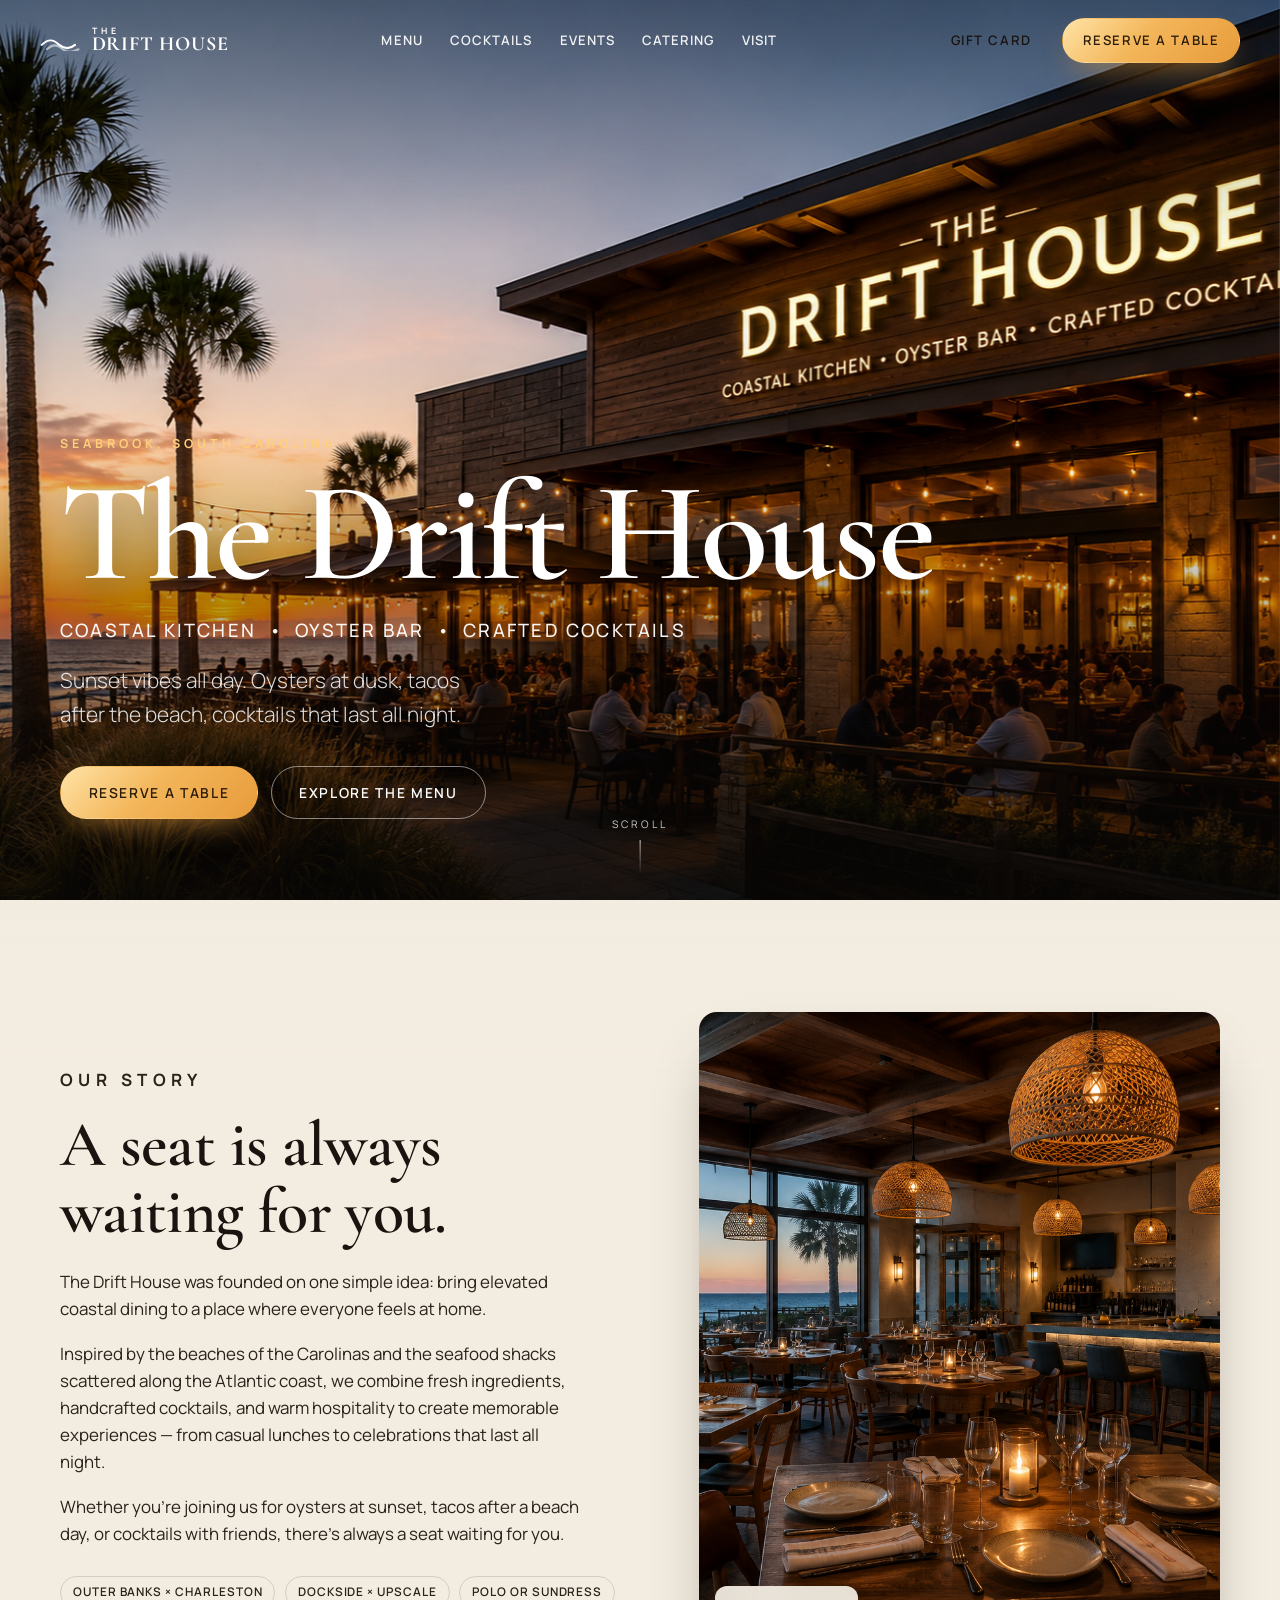
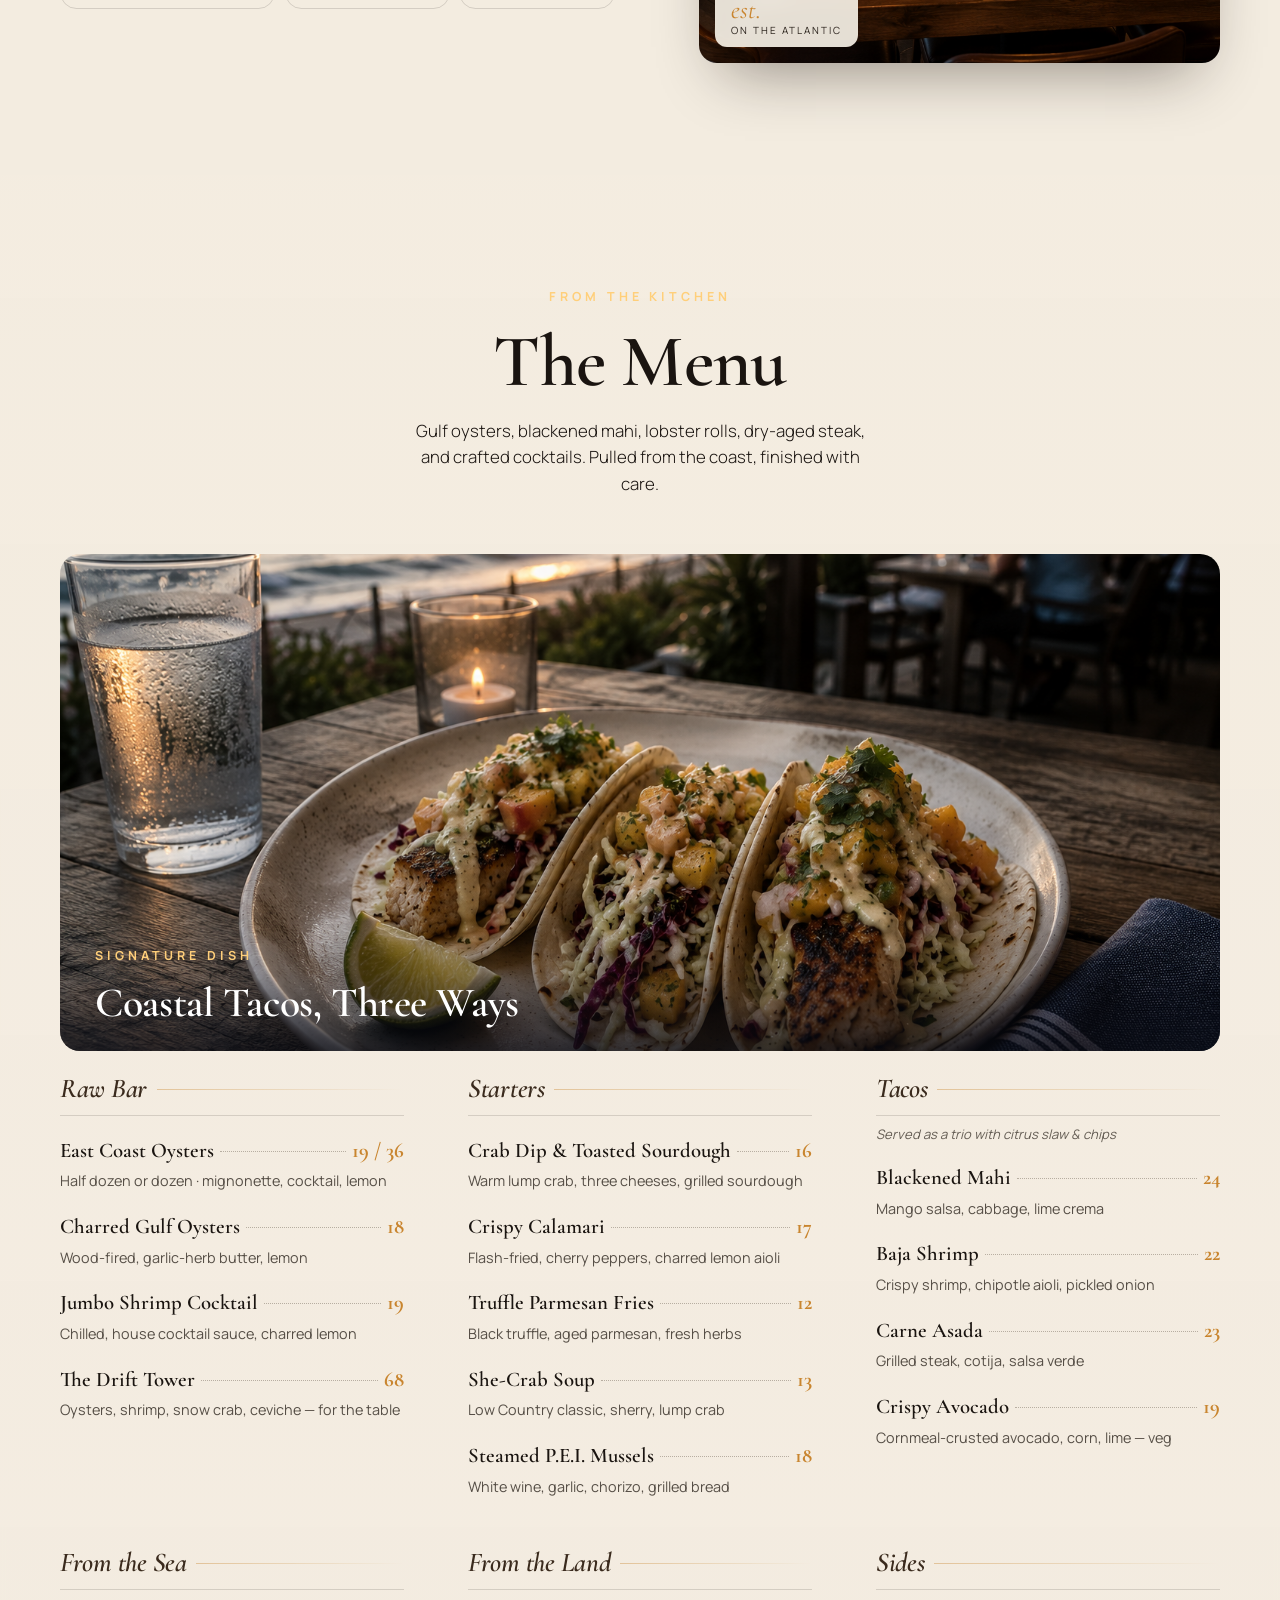
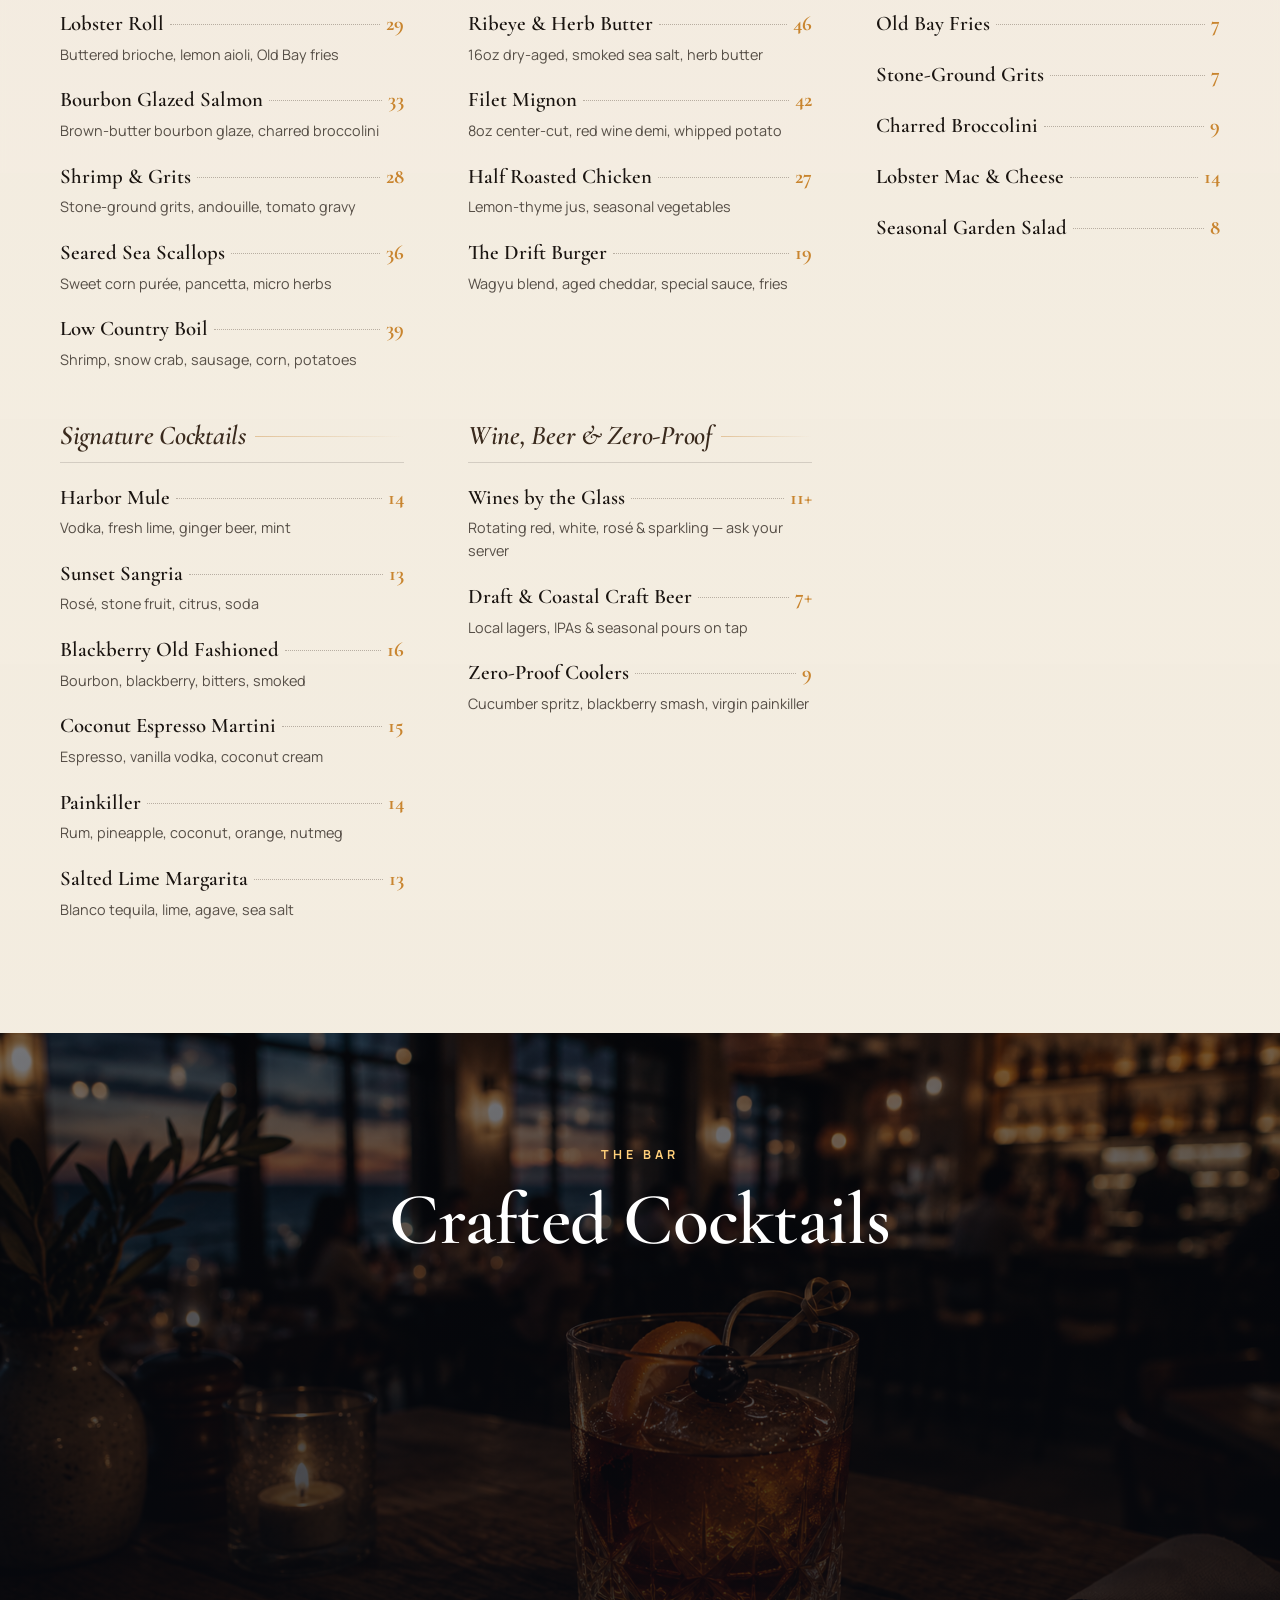
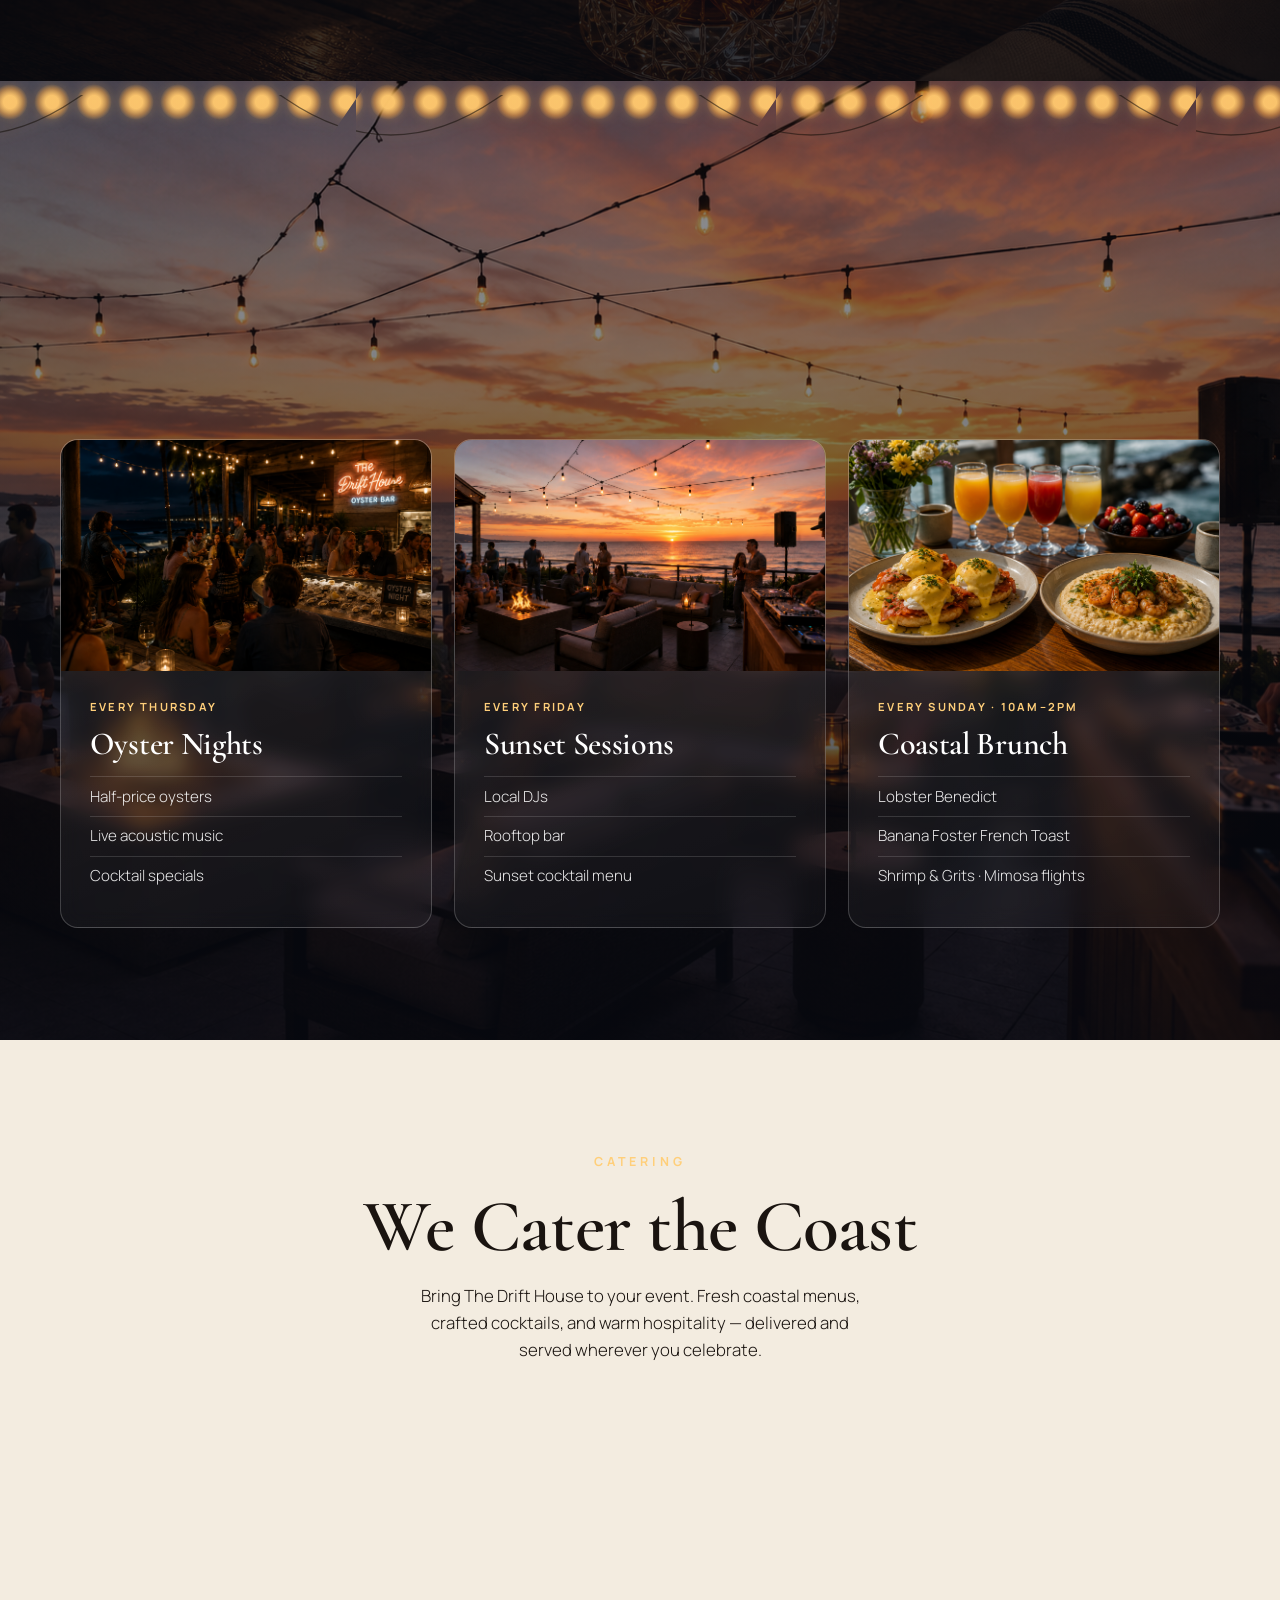
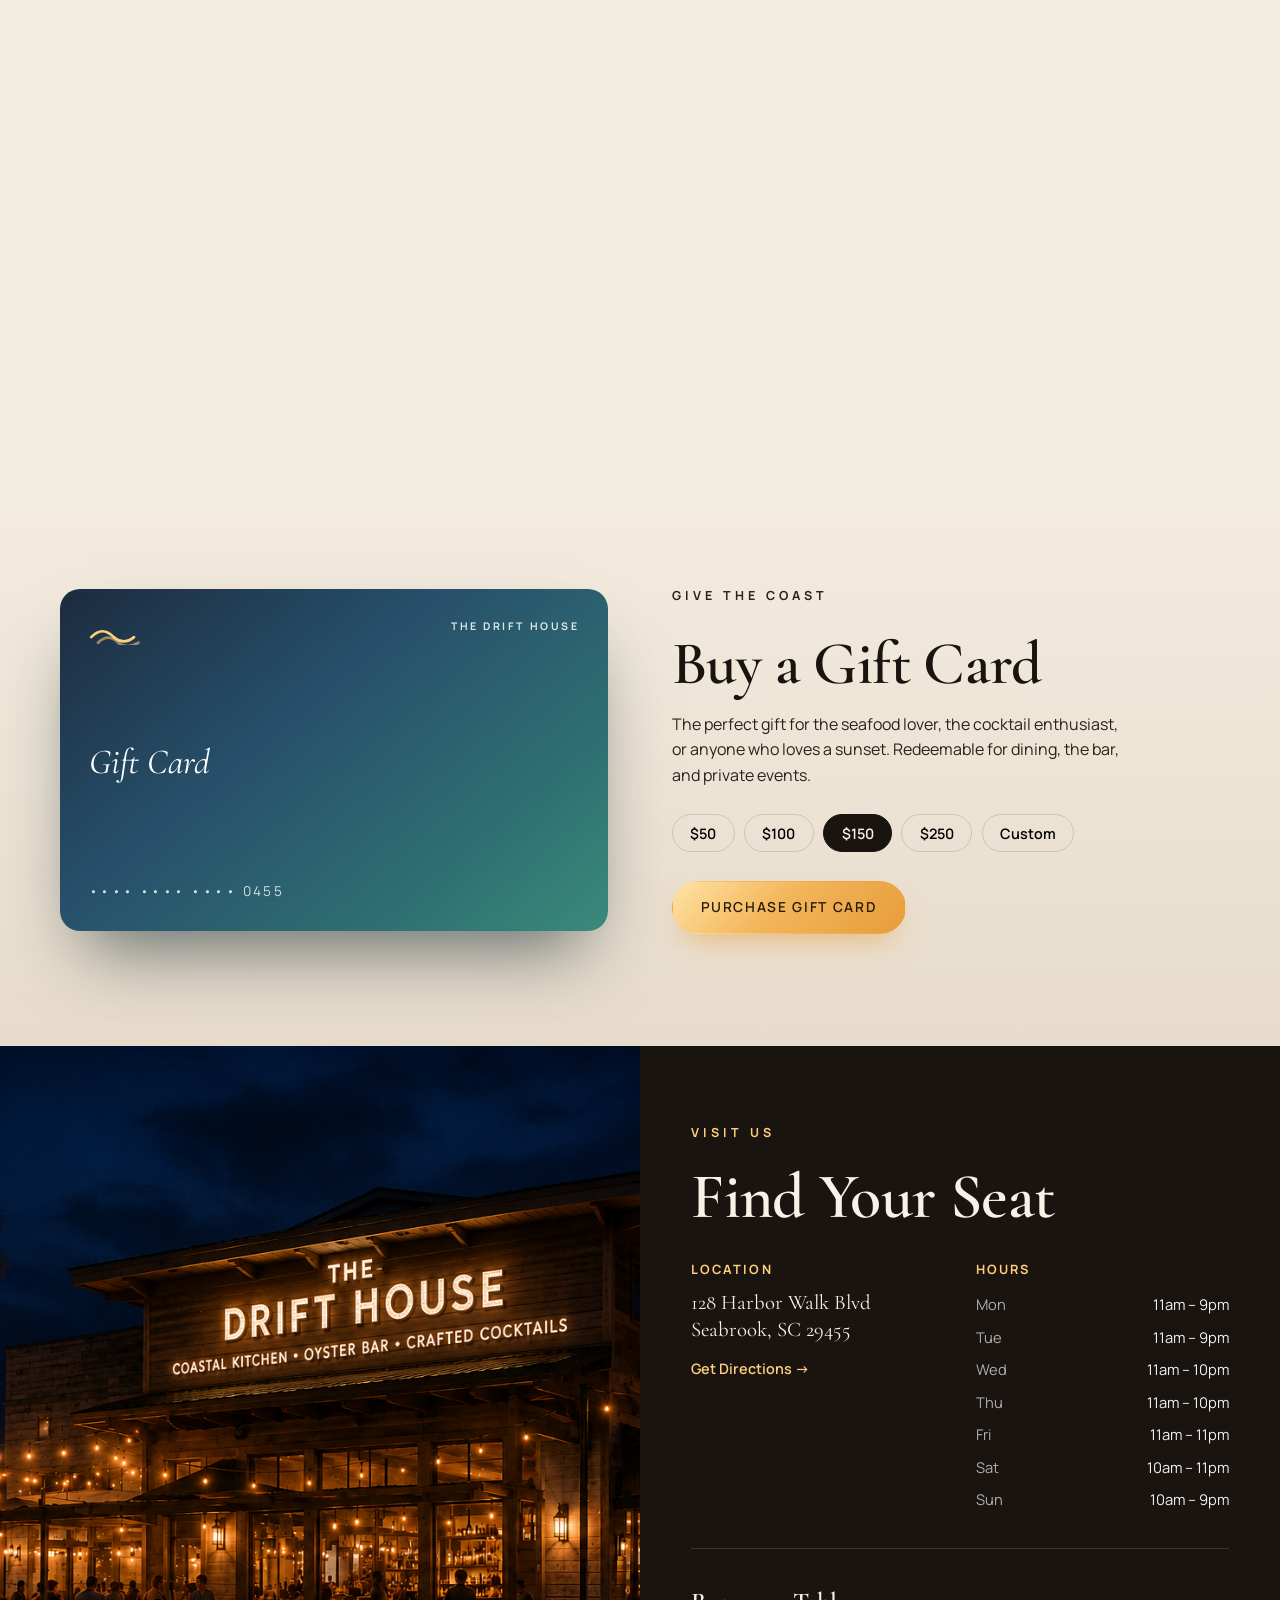
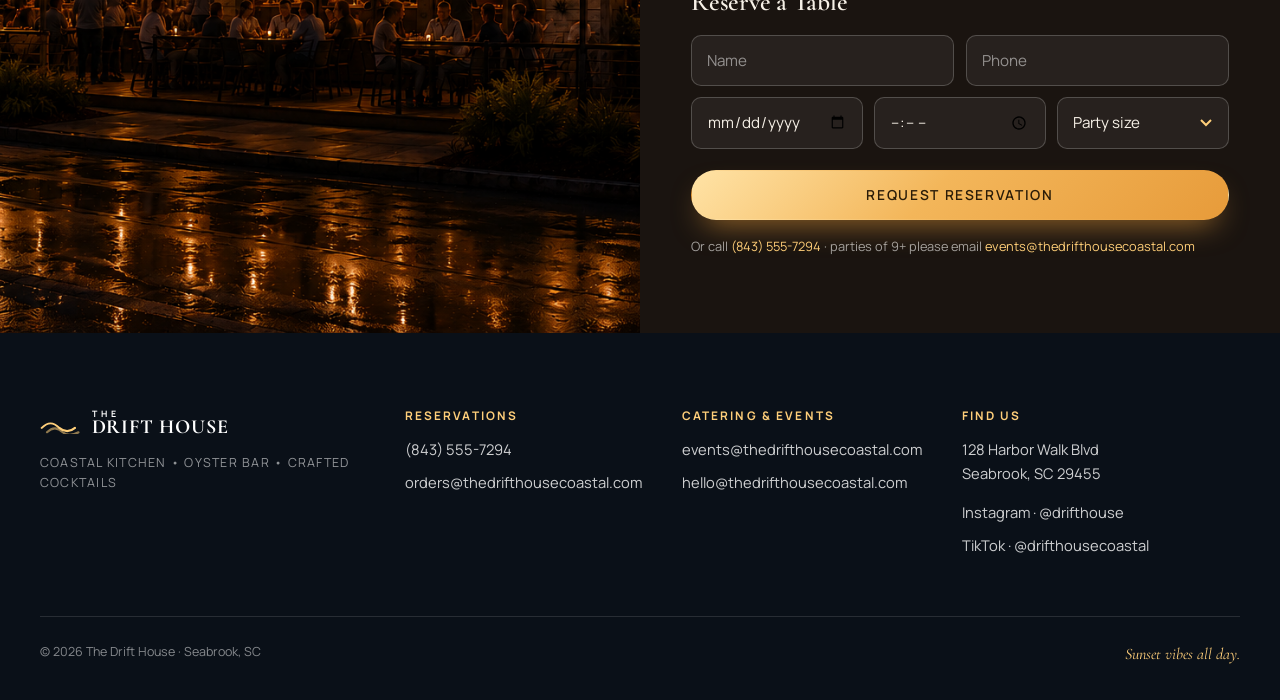
==== index.html @ 03254f51 "Move site to repo root so GitHub Pages (main/root) serves it - Relocate index.html, styles.css, scri" ====
<!DOCTYPE html>
<html lang="en">
<head>
<meta charset="UTF-8" />
<meta name="viewport" content="width=device-width, initial-scale=1.0" />
<title>The Drift House · Coastal Kitchen · Oyster Bar · Crafted Cocktails</title>
<meta name="description" content="The Drift House — elevated coastal dining in Seabrook, SC. Oyster bar, fresh seafood, steaks, tacos, and crafted cocktails with sunset views all day." />
<link rel="preconnect" href="https://fonts.googleapis.com" />
<link rel="preconnect" href="https://fonts.gstatic.com" crossorigin />
<link href="https://fonts.googleapis.com/css2?family=Cormorant+Garamond:ital,wght@0,400;0,500;0,600;0,700;1,400&family=Manrope:wght@300;400;500;600;700;800&display=swap" rel="stylesheet" />
<link rel="stylesheet" href="styles.css" />
</head>
<body>

<!-- Scroll-driven sky: shifts from sunset to night as you scroll -->
<div class="sky" aria-hidden="true">
  <div class="sky-layer sky-day"></div>
  <div class="sky-layer sky-dusk"></div>
  <div class="sky-layer sky-night"></div>
  <div class="stars"></div>
</div>

<!-- NAV -->
<header class="nav" id="nav">
  <a href="#top" class="brand" aria-label="The Drift House home">
    <svg class="brand-mark" viewBox="0 0 48 24" aria-hidden="true">
      <path d="M2 17 C 9 10, 15 10, 22 17 C 28 22, 34 22, 40 17" />
      <path d="M8 22 C 14 16, 20 16, 26 22 C 31 26, 37 26, 44 22" opacity="0.55"/>
    </svg>
    <span class="brand-text">
      <span class="brand-the">THE</span>
      <span class="brand-name">DRIFT&nbsp;HOUSE</span>
    </span>
  </a>
  <nav class="nav-links" aria-label="Primary">
    <a href="#menu">Menu</a>
    <a href="#cocktails">Cocktails</a>
    <a href="#events">Events</a>
    <a href="#catering">Catering</a>
    <a href="#visit">Visit</a>
  </nav>
  <div class="nav-actions">
    <a href="#giftcard" class="btn btn-ghost">Gift Card</a>
    <a href="#reserve" class="btn btn-beacon">Reserve a Table</a>
  </div>
  <button class="nav-burger" id="navBurger" aria-label="Open menu"><span></span><span></span><span></span></button>
</header>

<!-- HERO -->
<section class="hero" id="top">
  <div class="hero-media">
    <img src="images/exterior-sunset.png" alt="The Drift House at sunset, oceanfront patio glowing with warm light" />
    <div class="hero-veil"></div>
  </div>
  <div class="hero-inner">
    <p class="eyebrow reveal">Seabrook, South Carolina</p>
    <h1 class="hero-title reveal">The Drift House</h1>
    <p class="hero-tag reveal">Coastal Kitchen&nbsp;&nbsp;•&nbsp;&nbsp;Oyster Bar&nbsp;&nbsp;•&nbsp;&nbsp;Crafted Cocktails</p>
    <p class="hero-sub reveal">Sunset vibes all day. Oysters at dusk, tacos after the beach, cocktails that last all night.</p>
    <div class="hero-cta reveal">
      <a href="#reserve" class="btn btn-beacon btn-lg">Reserve a Table</a>
      <a href="#menu" class="btn btn-line btn-lg">Explore the Menu</a>
    </div>
  </div>
  <a href="#about" class="scroll-cue" aria-label="Scroll down">
    <span>Scroll</span>
    <span class="scroll-cue-line"></span>
  </a>
</section>

<!-- ABOUT -->
<section class="about" id="about">
  <div class="about-grid">
    <div class="about-copy">
      <p class="eyebrow reveal">Our Story</p>
      <h2 class="reveal">A seat is always waiting for you.</h2>
      <p class="reveal">The Drift House was founded on one simple idea: bring elevated coastal dining to a place where everyone feels at home.</p>
      <p class="reveal">Inspired by the beaches of the Carolinas and the seafood shacks scattered along the Atlantic coast, we combine fresh ingredients, handcrafted cocktails, and warm hospitality to create memorable experiences — from casual lunches to celebrations that last all night.</p>
      <p class="reveal">Whether you're joining us for oysters at sunset, tacos after a beach day, or cocktails with friends, there's always a seat waiting for you.</p>
      <div class="about-tags reveal">
        <span>Outer Banks × Charleston</span>
        <span>Dockside × Upscale</span>
        <span>Polo or Sundress</span>
      </div>
    </div>
    <div class="about-media reveal">
      <img src="images/interior.png" alt="Warm wood-and-stone dining room with rattan pendants and ocean views" />
      <div class="about-media-badge">
        <span class="big">est.</span>
        <span class="small">on the Atlantic</span>
      </div>
    </div>
  </div>
</section>

<!-- MENU -->
<section class="menu" id="menu">
  <div class="section-head">
    <p class="eyebrow reveal">From the Kitchen</p>
    <h2 class="reveal">The Menu</h2>
    <p class="section-lead reveal">Gulf oysters, blackened mahi, lobster rolls, dry-aged steak, and crafted cocktails. Pulled from the coast, finished with care.</p>
  </div>

  <div class="menu-feature reveal">
    <div class="menu-feature-inner">
      <img src="images/tacos.png" alt="The Drift House signature coastal tacos with citrus slaw and fresh salsa" />
      <div class="menu-feature-cap">
        <p class="eyebrow">Signature Dish</p>
        <h3>Coastal Tacos, Three Ways</h3>
      </div>
    </div>
  </div>

  <div class="menu-grid">

    <div class="menu-group reveal">
      <h3 class="menu-cat">Raw Bar</h3>
      <div class="menu-item">
        <div class="mi-head"><span class="mi-name">East Coast Oysters</span><span class="mi-dots"></span><span class="mi-price">19 / 36</span></div>
        <p class="mi-desc">Half dozen or dozen · mignonette, cocktail, lemon</p>
      </div>
      <div class="menu-item">
        <div class="mi-head"><span class="mi-name">Charred Gulf Oysters</span><span class="mi-dots"></span><span class="mi-price">18</span></div>
        <p class="mi-desc">Wood-fired, garlic-herb butter, lemon</p>
      </div>
      <div class="menu-item">
        <div class="mi-head"><span class="mi-name">Jumbo Shrimp Cocktail</span><span class="mi-dots"></span><span class="mi-price">19</span></div>
        <p class="mi-desc">Chilled, house cocktail sauce, charred lemon</p>
      </div>
      <div class="menu-item">
        <div class="mi-head"><span class="mi-name">The Drift Tower</span><span class="mi-dots"></span><span class="mi-price">68</span></div>
        <p class="mi-desc">Oysters, shrimp, snow crab, ceviche — for the table</p>
      </div>
    </div>

    <div class="menu-group reveal">
      <h3 class="menu-cat">Starters</h3>
      <div class="menu-item">
        <div class="mi-head"><span class="mi-name">Crab Dip &amp; Toasted Sourdough</span><span class="mi-dots"></span><span class="mi-price">16</span></div>
        <p class="mi-desc">Warm lump crab, three cheeses, grilled sourdough</p>
      </div>
      <div class="menu-item">
        <div class="mi-head"><span class="mi-name">Crispy Calamari</span><span class="mi-dots"></span><span class="mi-price">17</span></div>
        <p class="mi-desc">Flash-fried, cherry peppers, charred lemon aioli</p>
      </div>
      <div class="menu-item">
        <div class="mi-head"><span class="mi-name">Truffle Parmesan Fries</span><span class="mi-dots"></span><span class="mi-price">12</span></div>
        <p class="mi-desc">Black truffle, aged parmesan, fresh herbs</p>
      </div>
      <div class="menu-item">
        <div class="mi-head"><span class="mi-name">She-Crab Soup</span><span class="mi-dots"></span><span class="mi-price">13</span></div>
        <p class="mi-desc">Low Country classic, sherry, lump crab</p>
      </div>
      <div class="menu-item">
        <div class="mi-head"><span class="mi-name">Steamed P.E.I. Mussels</span><span class="mi-dots"></span><span class="mi-price">18</span></div>
        <p class="mi-desc">White wine, garlic, chorizo, grilled bread</p>
      </div>
    </div>

    <div class="menu-group reveal">
      <h3 class="menu-cat">Tacos</h3>
      <p class="menu-note">Served as a trio with citrus slaw &amp; chips</p>
      <div class="menu-item">
        <div class="mi-head"><span class="mi-name">Blackened Mahi</span><span class="mi-dots"></span><span class="mi-price">24</span></div>
        <p class="mi-desc">Mango salsa, cabbage, lime crema</p>
      </div>
      <div class="menu-item">
        <div class="mi-head"><span class="mi-name">Baja Shrimp</span><span class="mi-dots"></span><span class="mi-price">22</span></div>
        <p class="mi-desc">Crispy shrimp, chipotle aioli, pickled onion</p>
      </div>
      <div class="menu-item">
        <div class="mi-head"><span class="mi-name">Carne Asada</span><span class="mi-dots"></span><span class="mi-price">23</span></div>
        <p class="mi-desc">Grilled steak, cotija, salsa verde</p>
      </div>
      <div class="menu-item">
        <div class="mi-head"><span class="mi-name">Crispy Avocado</span><span class="mi-dots"></span><span class="mi-price">19</span></div>
        <p class="mi-desc">Cornmeal-crusted avocado, corn, lime — veg</p>
      </div>
    </div>

    <div class="menu-group reveal">
      <h3 class="menu-cat">From the Sea</h3>
      <div class="menu-item">
        <div class="mi-head"><span class="mi-name">Lobster Roll</span><span class="mi-dots"></span><span class="mi-price">29</span></div>
        <p class="mi-desc">Buttered brioche, lemon aioli, Old Bay fries</p>
      </div>
      <div class="menu-item">
        <div class="mi-head"><span class="mi-name">Bourbon Glazed Salmon</span><span class="mi-dots"></span><span class="mi-price">33</span></div>
        <p class="mi-desc">Brown-butter bourbon glaze, charred broccolini</p>
      </div>
      <div class="menu-item">
        <div class="mi-head"><span class="mi-name">Shrimp &amp; Grits</span><span class="mi-dots"></span><span class="mi-price">28</span></div>
        <p class="mi-desc">Stone-ground grits, andouille, tomato gravy</p>
      </div>
      <div class="menu-item">
        <div class="mi-head"><span class="mi-name">Seared Sea Scallops</span><span class="mi-dots"></span><span class="mi-price">36</span></div>
        <p class="mi-desc">Sweet corn purée, pancetta, micro herbs</p>
      </div>
      <div class="menu-item">
        <div class="mi-head"><span class="mi-name">Low Country Boil</span><span class="mi-dots"></span><span class="mi-price">39</span></div>
        <p class="mi-desc">Shrimp, snow crab, sausage, corn, potatoes</p>
      </div>
    </div>

    <div class="menu-group reveal">
      <h3 class="menu-cat">From the Land</h3>
      <div class="menu-item">
        <div class="mi-head"><span class="mi-name">Ribeye &amp; Herb Butter</span><span class="mi-dots"></span><span class="mi-price">46</span></div>
        <p class="mi-desc">16oz dry-aged, smoked sea salt, herb butter</p>
      </div>
      <div class="menu-item">
        <div class="mi-head"><span class="mi-name">Filet Mignon</span><span class="mi-dots"></span><span class="mi-price">42</span></div>
        <p class="mi-desc">8oz center-cut, red wine demi, whipped potato</p>
      </div>
      <div class="menu-item">
        <div class="mi-head"><span class="mi-name">Half Roasted Chicken</span><span class="mi-dots"></span><span class="mi-price">27</span></div>
        <p class="mi-desc">Lemon-thyme jus, seasonal vegetables</p>
      </div>
      <div class="menu-item">
        <div class="mi-head"><span class="mi-name">The Drift Burger</span><span class="mi-dots"></span><span class="mi-price">19</span></div>
        <p class="mi-desc">Wagyu blend, aged cheddar, special sauce, fries</p>
      </div>
    </div>

    <div class="menu-group reveal">
      <h3 class="menu-cat">Sides</h3>
      <div class="menu-item">
        <div class="mi-head"><span class="mi-name">Old Bay Fries</span><span class="mi-dots"></span><span class="mi-price">7</span></div>
      </div>
      <div class="menu-item">
        <div class="mi-head"><span class="mi-name">Stone-Ground Grits</span><span class="mi-dots"></span><span class="mi-price">7</span></div>
      </div>
      <div class="menu-item">
        <div class="mi-head"><span class="mi-name">Charred Broccolini</span><span class="mi-dots"></span><span class="mi-price">9</span></div>
      </div>
      <div class="menu-item">
        <div class="mi-head"><span class="mi-name">Lobster Mac &amp; Cheese</span><span class="mi-dots"></span><span class="mi-price">14</span></div>
      </div>
      <div class="menu-item">
        <div class="mi-head"><span class="mi-name">Seasonal Garden Salad</span><span class="mi-dots"></span><span class="mi-price">8</span></div>
      </div>
    </div>

    <div class="menu-group reveal">
      <h3 class="menu-cat">Signature Cocktails</h3>
      <div class="menu-item">
        <div class="mi-head"><span class="mi-name">Harbor Mule</span><span class="mi-dots"></span><span class="mi-price">14</span></div>
        <p class="mi-desc">Vodka, fresh lime, ginger beer, mint</p>
      </div>
      <div class="menu-item">
        <div class="mi-head"><span class="mi-name">Sunset Sangria</span><span class="mi-dots"></span><span class="mi-price">13</span></div>
        <p class="mi-desc">Rosé, stone fruit, citrus, soda</p>
      </div>
      <div class="menu-item">
        <div class="mi-head"><span class="mi-name">Blackberry Old Fashioned</span><span class="mi-dots"></span><span class="mi-price">16</span></div>
        <p class="mi-desc">Bourbon, blackberry, bitters, smoked</p>
      </div>
      <div class="menu-item">
        <div class="mi-head"><span class="mi-name">Coconut Espresso Martini</span><span class="mi-dots"></span><span class="mi-price">15</span></div>
        <p class="mi-desc">Espresso, vanilla vodka, coconut cream</p>
      </div>
      <div class="menu-item">
        <div class="mi-head"><span class="mi-name">Painkiller</span><span class="mi-dots"></span><span class="mi-price">14</span></div>
        <p class="mi-desc">Rum, pineapple, coconut, orange, nutmeg</p>
      </div>
      <div class="menu-item">
        <div class="mi-head"><span class="mi-name">Salted Lime Margarita</span><span class="mi-dots"></span><span class="mi-price">13</span></div>
        <p class="mi-desc">Blanco tequila, lime, agave, sea salt</p>
      </div>
    </div>

    <div class="menu-group reveal">
      <h3 class="menu-cat">Wine, Beer &amp; Zero-Proof</h3>
      <div class="menu-item">
        <div class="mi-head"><span class="mi-name">Wines by the Glass</span><span class="mi-dots"></span><span class="mi-price">11+</span></div>
        <p class="mi-desc">Rotating red, white, rosé &amp; sparkling — ask your server</p>
      </div>
      <div class="menu-item">
        <div class="mi-head"><span class="mi-name">Draft &amp; Coastal Craft Beer</span><span class="mi-dots"></span><span class="mi-price">7+</span></div>
        <p class="mi-desc">Local lagers, IPAs &amp; seasonal pours on tap</p>
      </div>
      <div class="menu-item">
        <div class="mi-head"><span class="mi-name">Zero-Proof Coolers</span><span class="mi-dots"></span><span class="mi-price">9</span></div>
        <p class="mi-desc">Cucumber spritz, blackberry smash, virgin painkiller</p>
      </div>
    </div>

  </div>
</section>

<!-- COCKTAILS -->
<section class="cocktails" id="cocktails">
  <div class="cocktails-bg">
    <img src="images/cocktail.png" alt="" aria-hidden="true" />
  </div>
  <div class="section-head light">
    <p class="eyebrow reveal">The Bar</p>
    <h2 class="reveal">Crafted Cocktails</h2>
    <p class="section-lead reveal">Hand-shaken, coast-inspired, served until close.</p>
  </div>
  <div class="tilt-row">
    <article class="tilt-card reveal" data-tilt>
      <div class="tilt-inner">
        <span class="tilt-no">01</span>
        <h4>Harbor Mule</h4>
        <p>Vodka, fresh lime, ginger beer, mint</p>
        <span class="tilt-tag">House favorite</span>
      </div>
    </article>
    <article class="tilt-card reveal" data-tilt>
      <div class="tilt-inner">
        <span class="tilt-no">02</span>
        <h4>Sunset Sangria</h4>
        <p>Rosé, stone fruit, citrus, soda</p>
        <span class="tilt-tag">Patio pour</span>
      </div>
    </article>
    <article class="tilt-card reveal" data-tilt>
      <div class="tilt-inner">
        <span class="tilt-no">03</span>
        <h4>Blackberry Old Fashioned</h4>
        <p>Bourbon, blackberry, bitters, smoke</p>
        <span class="tilt-tag">Top shelf</span>
      </div>
    </article>
    <article class="tilt-card reveal" data-tilt>
      <div class="tilt-inner">
        <span class="tilt-no">04</span>
        <h4>Coconut Espresso Martini</h4>
        <p>Espresso, vanilla vodka, coconut</p>
        <span class="tilt-tag">Nightcap</span>
      </div>
    </article>
  </div>
</section>

<!-- EVENTS -->
<section class="events" id="events">
  <div class="events-bg">
    <img src="images/rooftop-sunset.png" alt="" aria-hidden="true" />
  </div>
  <div class="string-lights" aria-hidden="true"></div>
  <div class="section-head light">
    <p class="eyebrow reveal">After Dark</p>
    <h2 class="reveal">Events &amp; Nights</h2>
    <p class="section-lead reveal">The rooftop lights come on, the music starts, and the night unfolds.</p>
  </div>
  <div class="events-grid">
    <article class="event-card reveal">
      <div class="event-img"><img src="images/oyster-night.png" alt="Guests gathered under string lights for Oyster Nights at The Drift House" /></div>
      <span class="event-day">Every Thursday</span>
      <h3>Oyster Nights</h3>
      <ul>
        <li>Half-price oysters</li>
        <li>Live acoustic music</li>
        <li>Cocktail specials</li>
      </ul>
    </article>
    <article class="event-card reveal">
      <div class="event-img"><img src="images/rooftop-sunset.png" alt="Rooftop bar glowing at sunset during Sunset Sessions" /></div>
      <span class="event-day">Every Friday</span>
      <h3>Sunset Sessions</h3>
      <ul>
        <li>Local DJs</li>
        <li>Rooftop bar</li>
        <li>Sunset cocktail menu</li>
      </ul>
    </article>
    <article class="event-card reveal">
      <div class="event-img"><img src="images/brunch.png" alt="Sunday coastal brunch spread with mimosas and fresh plates" /></div>
      <span class="event-day">Every Sunday · 10am–2pm</span>
      <h3>Coastal Brunch</h3>
      <ul>
        <li>Lobster Benedict</li>
        <li>Banana Foster French Toast</li>
        <li>Shrimp &amp; Grits · Mimosa flights</li>
      </ul>
    </article>
  </div>
</section>

<!-- CATERING -->
<section class="catering" id="catering">
  <div class="section-head">
    <p class="eyebrow reveal">Catering</p>
    <h2 class="reveal">We Cater the Coast</h2>
    <p class="section-lead reveal">Bring The Drift House to your event. Fresh coastal menus, crafted cocktails, and warm hospitality — delivered and served wherever you celebrate.</p>
  </div>

  <div class="cater-types reveal">
    <span>Weddings</span>
    <span>Corporate Events</span>
    <span>Birthday Parties</span>
    <span>Rehearsal Dinners</span>
    <span>Holiday Parties</span>
    <span>Showers &amp; Reunions</span>
  </div>

  <div class="pkg-row">
    <article class="pkg reveal">
      <h3>Harbor Package</h3>
      <p class="pkg-price">from <strong>$28</strong>/person</p>
      <ul>
        <li>Build-your-own taco bar</li>
        <li>Seasonal salads</li>
        <li>Dessert trays</li>
      </ul>
      <a href="#reserve" class="btn btn-line">Inquire</a>
    </article>
    <article class="pkg pkg-featured reveal">
      <span class="pkg-flag">Most Popular</span>
      <h3>Coastal Feast</h3>
      <p class="pkg-price">from <strong>$65</strong>/person</p>
      <ul>
        <li>Raw-bar oysters</li>
        <li>Grilled salmon</li>
        <li>Prime rib carving station</li>
        <li>Signature cocktails</li>
      </ul>
      <a href="#reserve" class="btn btn-beacon">Inquire</a>
    </article>
    <article class="pkg reveal">
      <h3>Full-Service Catering</h3>
      <p class="pkg-price"><strong>Up to 180</strong> guests</p>
      <ul>
        <li>On-site or at your venue</li>
        <li>Fully custom menu</li>
        <li>Dedicated event coordinator &amp; staff</li>
      </ul>
      <a href="#reserve" class="btn btn-line">Inquire</a>
    </article>
  </div>

  <p class="cater-foot reveal">Ready to plan? Email <a href="mailto:events@thedrifthousecoastal.com">events@thedrifthousecoastal.com</a> and our catering team will build a custom proposal.</p>
</section>

<!-- GIFT CARD -->
<section class="giftcard" id="giftcard">
  <div class="gift-inner">
    <div class="gift-card-visual reveal" data-tilt>
      <div class="gift-card-face">
        <div class="gift-shine"></div>
        <svg class="gift-mark" viewBox="0 0 48 24" aria-hidden="true">
          <path d="M2 17 C 9 10, 15 10, 22 17 C 28 22, 34 22, 40 17" />
          <path d="M8 22 C 14 16, 20 16, 26 22 C 31 26, 37 26, 44 22" opacity="0.55"/>
        </svg>
        <span class="gift-brand">THE DRIFT HOUSE</span>
        <span class="gift-amount">Gift Card</span>
        <span class="gift-no">•••• •••• •••• 0455</span>
      </div>
    </div>
    <div class="gift-copy reveal">
      <p class="eyebrow">Give the Coast</p>
      <h2>Buy a Gift Card</h2>
      <p>The perfect gift for the seafood lover, the cocktail enthusiast, or anyone who loves a sunset. Redeemable for dining, the bar, and private events.</p>
      <div class="gift-amounts">
        <button class="chip">$50</button>
        <button class="chip">$100</button>
        <button class="chip chip-on">$150</button>
        <button class="chip">$250</button>
        <button class="chip">Custom</button>
      </div>
      <a href="#reserve" class="btn btn-beacon btn-lg">Purchase Gift Card</a>
    </div>
  </div>
</section>

<!-- VISIT / RESERVE -->
<section class="visit" id="visit">
  <div class="visit-media reveal">
    <img src="images/exterior-night.png" alt="The Drift House at night, glowing warmly under string lights" />
  </div>
  <div class="visit-info" id="reserve">
    <p class="eyebrow reveal">Visit Us</p>
    <h2 class="reveal">Find Your Seat</h2>

    <div class="visit-cols">
      <div class="reveal">
        <h4>Location</h4>
        <p class="visit-addr">128 Harbor Walk Blvd<br/>Seabrook, SC 29455</p>
        <a class="visit-link" href="https://maps.google.com/?q=128+Harbor+Walk+Blvd+Seabrook+SC+29455" target="_blank" rel="noopener">Get Directions →</a>
      </div>
      <div class="reveal">
        <h4>Hours</h4>
        <table class="hours">
          <tr><td>Mon</td><td>11am – 9pm</td></tr>
          <tr><td>Tue</td><td>11am – 9pm</td></tr>
          <tr><td>Wed</td><td>11am – 10pm</td></tr>
          <tr><td>Thu</td><td>11am – 10pm</td></tr>
          <tr><td>Fri</td><td>11am – 11pm</td></tr>
          <tr><td>Sat</td><td>10am – 11pm</td></tr>
          <tr><td>Sun</td><td>10am – 9pm</td></tr>
        </table>
      </div>
    </div>

    <form class="reserve-form reveal" id="reserveForm" novalidate>
      <h4>Reserve a Table</h4>
      <div class="form-row">
        <input type="text" name="name" placeholder="Name" required />
        <input type="tel" name="phone" placeholder="Phone" required />
      </div>
      <div class="form-row">
        <input type="date" name="date" required />
        <input type="time" name="time" required />
        <select name="party" required>
          <option value="">Party size</option>
          <option>1</option><option>2</option><option>3</option><option>4</option>
          <option>5</option><option>6</option><option>7</option><option>8+</option>
        </select>
      </div>
      <button type="submit" class="btn btn-beacon btn-lg btn-block">Request Reservation</button>
      <p class="form-note" id="formNote" hidden>Thanks! We'll confirm your table by text shortly. 🌊</p>
      <p class="form-tiny">Or call <a href="tel:+18435557294">(843) 555-7294</a> · parties of 9+ please email <a href="mailto:events@thedrifthousecoastal.com">events@thedrifthousecoastal.com</a></p>
    </form>
  </div>
</section>

<!-- FOOTER -->
<footer class="footer" id="contact">
  <div class="footer-grid">
    <div class="footer-brand">
      <a href="#top" class="brand">
        <svg class="brand-mark" viewBox="0 0 48 24" aria-hidden="true">
          <path d="M2 17 C 9 10, 15 10, 22 17 C 28 22, 34 22, 40 17" />
          <path d="M8 22 C 14 16, 20 16, 26 22 C 31 26, 37 26, 44 22" opacity="0.55"/>
        </svg>
        <span class="brand-text">
          <span class="brand-the">THE</span>
          <span class="brand-name">DRIFT&nbsp;HOUSE</span>
        </span>
      </a>
      <p class="footer-tag">Coastal Kitchen • Oyster Bar • Crafted Cocktails</p>
    </div>
    <div class="footer-col">
      <h5>Reservations</h5>
      <a href="tel:+18435557294">(843) 555-7294</a>
      <a href="mailto:orders@thedrifthousecoastal.com">orders@thedrifthousecoastal.com</a>
    </div>
    <div class="footer-col">
      <h5>Catering &amp; Events</h5>
      <a href="mailto:events@thedrifthousecoastal.com">events@thedrifthousecoastal.com</a>
      <a href="mailto:hello@thedrifthousecoastal.com">hello@thedrifthousecoastal.com</a>
    </div>
    <div class="footer-col">
      <h5>Find Us</h5>
      <a href="https://maps.google.com/?q=128+Harbor+Walk+Blvd+Seabrook+SC+29455" target="_blank" rel="noopener">128 Harbor Walk Blvd<br/>Seabrook, SC 29455</a>
      <div class="socials">
        <a href="#" aria-label="Instagram">Instagram · @drifthouse</a>
        <a href="#" aria-label="TikTok">TikTok · @drifthousecoastal</a>
      </div>
    </div>
  </div>
  <div class="footer-base">
    <span>© 2026 The Drift House · Seabrook, SC</span>
    <span class="footer-credit">Sunset vibes all day.</span>
  </div>
</footer>

<script src="script.js"></script>
</body>
</html>
---- styles.css ----
/* ============================================================
   THE DRIFT HOUSE — Coastal Kitchen
   ============================================================ */

:root{
  --sand:#f3ece0;
  --sand-2:#e7dccb;
  --ink:#1a1410;
  --ink-soft:#2a221b;
  --cream:#f7f1e7;
  --wood:#3a2a1d;
  --amber:#e7a64b;
  --amber-deep:#c9852f;
  --sunset:#ff8a4c;
  --coral:#ff6b5e;
  --teal:#2f6f73;
  --teal-deep:#173f44;
  --beacon:#ffcf7a;
  --night:#0c1320;
  --night-2:#0a1018;
  --line:rgba(26,20,16,.14);
  --shadow:0 30px 60px -25px rgba(20,12,6,.45);
  --maxw:1240px;
  --ease:cubic-bezier(.22,.61,.36,1);
}

*{box-sizing:border-box;margin:0;padding:0}
html{scroll-behavior:smooth;-webkit-text-size-adjust:100%}
body{
  font-family:'Manrope',system-ui,sans-serif;
  color:var(--ink);
  background:var(--sand);
  line-height:1.6;
  overflow-x:hidden;
  -webkit-font-smoothing:antialiased;
}
img{display:block;max-width:100%}
a{color:inherit;text-decoration:none}
h1,h2,h3,h4,h5{font-family:'Cormorant Garamond',serif;font-weight:600;line-height:1.05;letter-spacing:-.01em}

/* ---------- Scroll-driven sky ---------- */
.sky{position:fixed;inset:0;z-index:-2;overflow:hidden}
.sky-layer{position:absolute;inset:0;transition:opacity .6s linear}
.sky-day{opacity:1;background:
  radial-gradient(120% 80% at 50% 8%, #ffd9a0 0%, #ffb877 30%, #ff9a6b 52%, #e98a6b 70%, #b9748a 100%);}
.sky-dusk{opacity:0;background:
  radial-gradient(120% 80% at 50% 10%, #ffb06a 0%, #e8795f 35%, #9a5274 60%, #4f3a66 85%, #2c2b54 100%);}
.sky-night{opacity:0;background:
  radial-gradient(130% 90% at 50% -5%, #1b2c4a 0%, #142138 35%, #0d1626 65%, #080d16 100%);}
.stars{position:absolute;inset:0;opacity:0;transition:opacity .8s linear;
  background-image:
    radial-gradient(1.4px 1.4px at 20% 18%, #fff, transparent),
    radial-gradient(1.2px 1.2px at 70% 12%, #fff, transparent),
    radial-gradient(1.5px 1.5px at 42% 30%, #fff, transparent),
    radial-gradient(1px 1px at 88% 25%, #fff, transparent),
    radial-gradient(1.3px 1.3px at 12% 42%, #fff, transparent),
    radial-gradient(1px 1px at 60% 38%, #fff, transparent),
    radial-gradient(1.4px 1.4px at 33% 8%, #fff, transparent),
    radial-gradient(1px 1px at 80% 45%, #fff, transparent);
  background-repeat:no-repeat;}

/* ---------- Buttons ---------- */
.btn{
  display:inline-flex;align-items:center;justify-content:center;gap:.5em;
  font-family:'Manrope',sans-serif;font-weight:600;font-size:.82rem;
  letter-spacing:.12em;text-transform:uppercase;
  padding:.85em 1.5em;border-radius:100px;border:1px solid transparent;
  cursor:pointer;transition:transform .35s var(--ease),box-shadow .35s var(--ease),background .3s,color .3s;
  white-space:nowrap;
}
.btn-lg{padding:1.05em 2em;font-size:.86rem}
.btn-block{width:100%}
.btn:active{transform:scale(.97)}

.btn-beacon{
  color:#2a1c08;
  background:linear-gradient(135deg,#ffe3a6 0%,#f3b65a 45%,#e79b3a 100%);
  box-shadow:0 0 0 0 rgba(255,196,110,.6), 0 14px 30px -12px rgba(231,155,58,.7);
  animation:beacon 3.2s ease-in-out infinite;
  position:relative;
}
@keyframes beacon{
  0%,100%{box-shadow:0 0 0 0 rgba(255,196,110,.55), 0 14px 30px -12px rgba(231,155,58,.7); filter:brightness(1)}
  50%{box-shadow:0 0 38px 6px rgba(255,206,122,.85), 0 14px 34px -10px rgba(231,155,58,.85); filter:brightness(1.08)}
}
.btn-beacon:hover{transform:translateY(-2px)}

.btn-line{color:var(--ink);border-color:var(--line);background:transparent}
.btn-line:hover{background:var(--ink);color:var(--cream);border-color:var(--ink)}
.btn-ghost{color:inherit;background:transparent;border-color:transparent}
.btn-ghost:hover{color:var(--amber-deep)}

/* On dark sections */
.section-head.light ~ * .btn-line,
.cocktails .btn-line,.events .btn-line{color:#fff;border-color:rgba(255,255,255,.4)}
.cocktails .btn-line:hover,.events .btn-line:hover{background:#fff;color:var(--ink)}

/* ---------- NAV ---------- */
.nav{
  position:fixed;top:0;left:0;right:0;z-index:50;
  display:flex;align-items:center;justify-content:space-between;
  padding:1.1rem clamp(1rem,4vw,2.5rem);
  transition:background .4s,backdrop-filter .4s,padding .4s,box-shadow .4s;
}
.nav.scrolled{
  background:rgba(247,241,231,.82);
  backdrop-filter:blur(14px) saturate(1.2);
  box-shadow:0 1px 0 var(--line);
  padding-top:.7rem;padding-bottom:.7rem;
}
.brand{display:flex;align-items:center;gap:.6rem}
.brand-mark{width:42px;height:21px;fill:none;stroke:#fff;stroke-width:2.4;stroke-linecap:round;transition:stroke .4s}
.nav.scrolled .brand-mark{stroke:var(--amber-deep)}
.brand-text{display:flex;flex-direction:column;line-height:.95}
.brand-the{font-size:.55rem;letter-spacing:.45em;color:#fff;font-weight:700;transition:color .4s}
.brand-name{font-family:'Cormorant Garamond',serif;font-weight:700;font-size:1.25rem;letter-spacing:.04em;color:#fff;transition:color .4s}
.nav.scrolled .brand-the{color:var(--amber-deep)}
.nav.scrolled .brand-name{color:var(--ink)}

.nav-links{display:flex;gap:1.7rem}
.nav-links a{
  font-size:.82rem;font-weight:600;letter-spacing:.08em;text-transform:uppercase;
  color:rgba(255,255,255,.92);position:relative;transition:color .3s;
}
.nav.scrolled .nav-links a{color:var(--ink-soft)}
.nav-links a::after{content:"";position:absolute;left:0;bottom:-6px;width:0;height:1.5px;background:currentColor;transition:width .3s var(--ease)}
.nav-links a:hover::after{width:100%}
.nav-actions{display:flex;align-items:center;gap:.6rem}
.nav.scrolled .btn-ghost{color:var(--ink)}
.nav-burger{display:none;background:none;border:0;flex-direction:column;gap:5px;cursor:pointer;padding:6px}
.nav-burger span{display:block;width:24px;height:2px;background:#fff;transition:background .4s}
.nav.scrolled .nav-burger span{background:var(--ink)}

/* ---------- HERO ---------- */
.hero{position:relative;min-height:100svh;display:flex;align-items:flex-end;overflow:hidden}
.hero-media{position:absolute;inset:0;z-index:-1}
.hero-media img{width:100%;height:100%;object-fit:cover;transform:scale(1.06);animation:slowzoom 18s ease-out forwards}
@keyframes slowzoom{to{transform:scale(1)}}
.hero-veil{position:absolute;inset:0;background:linear-gradient(180deg,rgba(10,8,6,.35) 0%,transparent 28%,transparent 48%,rgba(10,8,6,.55) 86%,rgba(10,8,6,.78) 100%)}
.hero-inner{position:relative;max-width:var(--maxw);width:100%;margin:0 auto;padding:0 clamp(1.2rem,4vw,2.5rem) clamp(3rem,9vh,7rem);color:#fff}
.eyebrow{font-size:.78rem;letter-spacing:.32em;text-transform:uppercase;font-weight:700;color:var(--beacon);margin-bottom:1rem}
.hero-title{font-size:clamp(3.4rem,11vw,9rem);font-weight:600;line-height:.9;letter-spacing:-.02em;text-shadow:0 10px 40px rgba(0,0,0,.4)}
.hero-tag{font-size:clamp(.85rem,2.2vw,1.15rem);letter-spacing:.12em;text-transform:uppercase;font-weight:500;margin-top:1.2rem;color:rgba(255,255,255,.95)}
.hero-sub{font-size:clamp(1rem,2.4vw,1.3rem);max-width:34ch;margin-top:1.2rem;color:rgba(255,255,255,.85);font-weight:300}
.hero-cta{display:flex;gap:.8rem;margin-top:2.2rem;flex-wrap:wrap}
.hero .btn-line{color:#fff;border-color:rgba(255,255,255,.5)}
.hero .btn-line:hover{background:#fff;color:var(--ink)}

.scroll-cue{position:absolute;bottom:1.6rem;left:50%;transform:translateX(-50%);display:flex;flex-direction:column;align-items:center;gap:.5rem;color:rgba(255,255,255,.8);font-size:.65rem;letter-spacing:.3em;text-transform:uppercase}
.scroll-cue-line{width:1px;height:34px;background:linear-gradient(rgba(255,255,255,.8),transparent);animation:cue 1.8s ease-in-out infinite}
@keyframes cue{0%,100%{transform:scaleY(.4);opacity:.4;transform-origin:top}50%{transform:scaleY(1);opacity:1;transform-origin:top}}

/* ---------- Generic section heads ---------- */
section{position:relative}
.section-head{max-width:var(--maxw);margin:0 auto;padding:clamp(4rem,9vw,7rem) clamp(1.2rem,4vw,2.5rem) 2rem;text-align:center}
.section-head h2{font-size:clamp(2.6rem,6vw,4.6rem)}
.section-head.light{color:#fff}
.section-head.light .eyebrow{color:var(--beacon)}
.section-lead{max-width:46ch;margin:1.1rem auto 0;font-size:1.05rem;opacity:.82;font-weight:300}

/* ---------- ABOUT ---------- */
.about{background:linear-gradient(180deg,rgba(247,241,231,.0),var(--sand) 22%);padding:clamp(4rem,9vw,7rem) 0}
.about-grid{max-width:var(--maxw);margin:0 auto;padding:0 clamp(1.2rem,4vw,2.5rem);display:grid;grid-template-columns:1.05fr .95fr;gap:clamp(2rem,5vw,5rem);align-items:center}
.about-copy h2{font-size:clamp(2.4rem,5vw,4rem);margin:.4rem 0 1.4rem}
.about-copy p{margin-bottom:1.1rem;font-size:1.06rem;color:var(--ink-soft);max-width:52ch}
.about-tags{display:flex;flex-wrap:wrap;gap:.6rem;margin-top:1.8rem}
.about-tags span{font-size:.74rem;letter-spacing:.08em;text-transform:uppercase;font-weight:600;padding:.5em 1em;border:1px solid var(--line);border-radius:100px;color:var(--ink-soft)}
.about-media{position:relative;border-radius:18px;overflow:hidden;box-shadow:var(--shadow)}
.about-media img{width:100%;height:100%;object-fit:cover;aspect-ratio:4/5}
.about-media-badge{position:absolute;bottom:1rem;left:1rem;background:rgba(247,241,231,.92);backdrop-filter:blur(6px);border-radius:12px;padding:.7rem 1rem;display:flex;flex-direction:column;line-height:1}
.about-media-badge .big{font-family:'Cormorant Garamond',serif;font-size:1.6rem;font-style:italic;color:var(--amber-deep)}
.about-media-badge .small{font-size:.62rem;letter-spacing:.2em;text-transform:uppercase;color:var(--ink-soft);margin-top:.2rem}

/* ---------- MENU (classic text menu) ---------- */
.menu{padding-bottom:clamp(4rem,9vw,7rem);background:linear-gradient(180deg,rgba(243,236,224,.93),rgba(243,236,224,.97));backdrop-filter:blur(3px)}
.menu-grid{
  max-width:var(--maxw);margin:0 auto;padding:1.5rem clamp(1.2rem,4vw,2.5rem) 0;
  display:grid;grid-template-columns:repeat(auto-fit,minmax(340px,1fr));
  gap:clamp(2rem,4vw,3.5rem) clamp(2.5rem,5vw,5rem);
}
.menu-group{break-inside:avoid}
.menu-cat{
  font-size:1.7rem;font-style:italic;color:var(--wood);
  padding-bottom:.7rem;margin-bottom:1.1rem;
  border-bottom:1px solid var(--line);
  display:flex;align-items:center;gap:.6rem;
}
.menu-cat::after{content:"";flex:1;height:1px;background:linear-gradient(90deg,var(--amber-deep),transparent);opacity:.4}
.menu-note{font-size:.82rem;font-style:italic;color:var(--ink-soft);opacity:.7;margin:-.6rem 0 1rem}
.menu-feature{max-width:var(--maxw);margin:1.5rem auto 0;padding:0 clamp(1.2rem,4vw,2.5rem)}
.menu-feature-inner{position:relative;border-radius:20px;overflow:hidden;aspect-ratio:21/9}
.menu-feature img{width:100%;height:100%;object-fit:cover;display:block}
.menu-feature-cap{position:absolute;left:0;right:0;bottom:0;padding:1.6rem clamp(1.4rem,3vw,2.2rem);color:#fff;background:linear-gradient(0deg,rgba(8,10,18,.72),rgba(8,10,18,.15) 60%,transparent)}
.menu-feature-cap h3{font-size:clamp(1.6rem,3.6vw,2.6rem);color:#fff;line-height:1.05}
.menu-item{margin-bottom:1.1rem}
.menu-item:last-child{margin-bottom:0}
.mi-head{display:flex;align-items:baseline;gap:.4rem}
.mi-name{font-family:'Cormorant Garamond',serif;font-size:1.3rem;font-weight:600;color:var(--ink);white-space:nowrap;overflow:hidden;text-overflow:ellipsis}
.mi-dots{flex:1;border-bottom:1.5px dotted rgba(58,42,29,.32);transform:translateY(-5px);min-width:1.5rem}
.mi-price{font-family:'Cormorant Garamond',serif;font-size:1.3rem;font-weight:700;color:var(--amber-deep);white-space:nowrap}
.mi-desc{font-size:.9rem;color:var(--ink-soft);opacity:.78;margin-top:.15rem;max-width:48ch}

/* ---------- COCKTAILS (3D tilt) ---------- */
.cocktails{padding-bottom:clamp(4rem,9vw,7rem);overflow:hidden;color:#fff}
.cocktails-bg{position:absolute;inset:0;z-index:-1}
.cocktails-bg img{width:100%;height:100%;object-fit:cover}
.cocktails-bg::after{content:"";position:absolute;inset:0;background:linear-gradient(180deg,rgba(8,10,16,.55),rgba(8,10,16,.82))}
.tilt-row{max-width:var(--maxw);margin:0 auto;padding:0 clamp(1.2rem,4vw,2.5rem);display:grid;grid-template-columns:repeat(auto-fit,minmax(230px,1fr));gap:clamp(1rem,2.5vw,1.6rem);perspective:1100px}
.tilt-card{transform-style:preserve-3d;transition:transform .25s var(--ease)}
.tilt-inner{
  position:relative;border-radius:18px;padding:2rem 1.6rem 1.7rem;min-height:230px;
  background:linear-gradient(160deg,rgba(255,255,255,.14),rgba(255,255,255,.04));
  border:1px solid rgba(255,255,255,.22);backdrop-filter:blur(12px);
  box-shadow:0 30px 60px -30px rgba(0,0,0,.7);
  display:flex;flex-direction:column;transform-style:preserve-3d;
  overflow:hidden;
}
.tilt-inner::before{content:"";position:absolute;inset:0;background:radial-gradient(220px circle at var(--mx,50%) var(--my,0%),rgba(255,207,122,.28),transparent 60%);opacity:0;transition:opacity .3s}
.tilt-card:hover .tilt-inner::before{opacity:1}
.tilt-no{font-family:'Cormorant Garamond',serif;font-size:2.4rem;font-style:italic;color:var(--beacon);opacity:.7;line-height:1;transform:translateZ(40px)}
.tilt-inner h4{font-size:1.6rem;margin-top:.6rem;transform:translateZ(35px)}
.tilt-inner p{font-size:.92rem;color:rgba(255,255,255,.82);margin-top:.5rem;font-weight:300;transform:translateZ(25px);flex:1}
.tilt-tag{font-size:.66rem;letter-spacing:.16em;text-transform:uppercase;font-weight:700;color:var(--beacon);transform:translateZ(30px)}

/* ---------- EVENTS (night rooftop + string lights) ---------- */
.events{padding-bottom:clamp(4rem,9vw,7rem);overflow:hidden;color:#fff}
.events-bg{position:absolute;inset:0;z-index:-2}
.events-bg img{width:100%;height:100%;object-fit:cover}
.events-bg::after{content:"";position:absolute;inset:0;background:linear-gradient(180deg,rgba(8,10,18,.45),rgba(8,10,18,.55) 50%,rgba(8,10,18,.8))}
.string-lights{position:absolute;top:0;left:-5%;right:-5%;height:120px;z-index:1;pointer-events:none;
  background-image:radial-gradient(circle, rgba(255,200,110,.95) 22%, rgba(255,170,70,.4) 45%, transparent 60%);
  background-size:42px 42px;background-repeat:repeat-x;background-position:center top;
  -webkit-mask-image:url("data:image/svg+xml;utf8,<svg xmlns='http://www.w3.org/2000/svg' width='420' height='120'><path d='M0,18 Q105,90 210,18 T420,18' fill='none' stroke='black' stroke-width='120'/></svg>");
  mask-image:url("data:image/svg+xml;utf8,<svg xmlns='http://www.w3.org/2000/svg' width='420' height='120'><path d='M0,18 Q105,90 210,18 T420,18' fill='none' stroke='black' stroke-width='120'/></svg>");
  -webkit-mask-size:420px 120px;mask-size:420px 120px;-webkit-mask-repeat:repeat-x;mask-repeat:repeat-x;
  animation:twinkle 3.5s ease-in-out infinite;filter:drop-shadow(0 0 6px rgba(255,190,90,.6));
}
.string-lights::before{content:"";position:absolute;top:14px;left:-5%;right:-5%;height:80px;
  background:url("data:image/svg+xml;utf8,<svg xmlns='http://www.w3.org/2000/svg' width='420' height='80'><path d='M0,4 Q105,76 210,4 T420,4' fill='none' stroke='rgba(20,15,10,0.55)' stroke-width='1.4'/></svg>");
  background-size:420px 80px;background-repeat:repeat-x;}
@keyframes twinkle{0%,100%{opacity:.85}50%{opacity:1}}
.events .section-head{padding-top:clamp(5rem,11vw,9rem)}
.events-grid{position:relative;z-index:2;max-width:var(--maxw);margin:0 auto;padding:0 clamp(1.2rem,4vw,2.5rem);display:grid;grid-template-columns:repeat(auto-fit,minmax(260px,1fr));gap:1.4rem}
.event-card{
  border-radius:18px;padding:2rem 1.8rem;overflow:hidden;
  background:linear-gradient(160deg,rgba(255,255,255,.1),rgba(255,255,255,.03));
  border:1px solid rgba(255,255,255,.2);backdrop-filter:blur(10px);
  transition:transform .4s var(--ease),background .4s;
}
.event-img{margin:-2rem -1.8rem 1.4rem;aspect-ratio:16/10;overflow:hidden}
.event-img img{width:100%;height:100%;object-fit:cover;display:block;transition:transform .6s var(--ease)}
.event-card:hover .event-img img{transform:scale(1.06)}
.event-card:hover{transform:translateY(-6px);background:linear-gradient(160deg,rgba(255,207,122,.18),rgba(255,255,255,.04))}
.event-day{font-size:.7rem;letter-spacing:.2em;text-transform:uppercase;font-weight:700;color:var(--beacon)}
.event-card h3{font-size:2rem;margin:.5rem 0 1rem}
.event-card ul{list-style:none}
.event-card li{padding:.45rem 0;border-top:1px solid rgba(255,255,255,.14);font-size:.95rem;font-weight:300;color:rgba(255,255,255,.9)}

/* ---------- CATERING ---------- */
.catering{background:var(--sand);padding-bottom:clamp(4rem,9vw,7rem)}
.cater-types{max-width:var(--maxw);margin:0 auto 2.6rem;padding:0 clamp(1.2rem,4vw,2.5rem);display:flex;flex-wrap:wrap;justify-content:center;gap:.6rem}
.cater-types span{font-size:.76rem;letter-spacing:.1em;text-transform:uppercase;font-weight:600;padding:.55em 1.1em;border:1px solid var(--line);border-radius:100px;color:var(--ink-soft);background:var(--cream)}
.cater-foot{max-width:var(--maxw);margin:2.6rem auto 0;padding:0 clamp(1.2rem,4vw,2.5rem);text-align:center;font-size:1rem;color:var(--ink-soft)}
.cater-foot a{color:var(--amber-deep);font-weight:600}
.cater-foot a:hover{text-decoration:underline}
.pkg-row{max-width:var(--maxw);margin:0 auto;padding:0 clamp(1.2rem,4vw,2.5rem);display:grid;grid-template-columns:repeat(auto-fit,minmax(260px,1fr));gap:1.4rem;align-items:stretch}
.pkg{
  position:relative;background:var(--cream);border:1px solid var(--line);border-radius:18px;
  padding:2.2rem 1.8rem;display:flex;flex-direction:column;box-shadow:0 20px 40px -30px rgba(20,12,6,.4);
  transition:transform .4s var(--ease),box-shadow .4s;
}
.pkg:hover{transform:translateY(-6px);box-shadow:0 34px 55px -28px rgba(20,12,6,.5)}
.pkg-featured{background:linear-gradient(165deg,var(--ink) 0%,#2c2018 100%);color:var(--cream);border-color:transparent}
.pkg-flag{position:absolute;top:-12px;left:1.8rem;background:linear-gradient(135deg,#ffe3a6,#e79b3a);color:#2a1c08;font-size:.66rem;font-weight:700;letter-spacing:.14em;text-transform:uppercase;padding:.4em .9em;border-radius:100px}
.pkg h3{font-size:1.9rem;margin-bottom:.6rem}
.pkg-price{font-size:1rem;margin-bottom:1.3rem;color:var(--ink-soft)}
.pkg-featured .pkg-price{color:rgba(255,255,255,.8)}
.pkg-price strong{font-family:'Cormorant Garamond',serif;font-size:1.9rem;font-style:italic;color:var(--amber-deep)}
.pkg-featured .pkg-price strong{color:var(--beacon)}
.pkg ul{list-style:none;margin-bottom:1.8rem;flex:1}
.pkg li{padding:.5rem 0;border-top:1px solid var(--line);font-size:.95rem}
.pkg-featured li{border-color:rgba(255,255,255,.16)}
.pkg-featured li:first-child{border-top-color:rgba(255,255,255,.16)}

/* ---------- GIFT CARD ---------- */
.giftcard{background:linear-gradient(180deg,var(--sand),var(--sand-2));padding:clamp(4rem,9vw,7rem) 0}
.gift-inner{max-width:var(--maxw);margin:0 auto;padding:0 clamp(1.2rem,4vw,2.5rem);display:grid;grid-template-columns:1fr 1fr;gap:clamp(2rem,5vw,5rem);align-items:center}
.gift-card-visual{perspective:1000px}
.gift-card-face{
  position:relative;aspect-ratio:1.6/1;border-radius:20px;overflow:hidden;
  background:linear-gradient(140deg,#1c2b3f 0%,#27506a 40%,#2f6f73 75%,#3a8a7a 100%);
  box-shadow:0 40px 70px -25px rgba(20,40,50,.65);
  padding:1.8rem;display:flex;flex-direction:column;justify-content:space-between;color:#fff;
  transform-style:preserve-3d;
}
.gift-shine{position:absolute;inset:0;background:linear-gradient(115deg,transparent 30%,rgba(255,255,255,.28) 48%,transparent 60%);transform:translateX(-100%);animation:shine 5s ease-in-out infinite}
@keyframes shine{0%,55%{transform:translateX(-120%)}75%,100%{transform:translateX(120%)}}
.gift-mark{width:54px;height:27px;fill:none;stroke:var(--beacon);stroke-width:2.4;stroke-linecap:round}
.gift-brand{position:absolute;top:1.8rem;right:1.8rem;font-size:.66rem;letter-spacing:.24em;font-weight:700;color:rgba(255,255,255,.85)}
.gift-amount{font-family:'Cormorant Garamond',serif;font-size:2.2rem;font-style:italic}
.gift-no{font-family:'Manrope',sans-serif;letter-spacing:.18em;font-size:.85rem;color:rgba(255,255,255,.8)}
.gift-copy h2{font-size:clamp(2.4rem,5vw,3.8rem);margin:.3rem 0 1rem}
.gift-copy p{color:var(--ink-soft);max-width:46ch;margin-bottom:1.6rem}
.gift-amounts{display:flex;flex-wrap:wrap;gap:.6rem;margin-bottom:1.8rem}
.chip{font-family:'Manrope',sans-serif;font-weight:600;font-size:.9rem;padding:.6em 1.2em;border-radius:100px;border:1px solid var(--line);background:transparent;cursor:pointer;transition:all .25s}
.chip:hover{border-color:var(--amber-deep)}
.chip-on{background:var(--ink);color:var(--cream);border-color:var(--ink)}

/* ---------- VISIT / RESERVE ---------- */
.visit{display:grid;grid-template-columns:1fr 1fr;min-height:90vh;background:var(--ink);color:var(--cream)}
.visit-media{position:relative;overflow:hidden}
.visit-media img{width:100%;height:100%;object-fit:cover;min-height:420px}
.visit-info{padding:clamp(3rem,6vw,6rem) clamp(1.5rem,4vw,4rem);display:flex;flex-direction:column;justify-content:center}
.visit-info .eyebrow{color:var(--beacon)}
.visit-info h2{font-size:clamp(2.4rem,5vw,4rem);margin:.3rem 0 2rem;color:var(--cream)}
.visit-cols{display:grid;grid-template-columns:1fr 1fr;gap:2rem;margin-bottom:2.5rem;border-bottom:1px solid rgba(255,255,255,.14);padding-bottom:2rem}
.visit-cols h4{font-size:.8rem;letter-spacing:.16em;text-transform:uppercase;color:var(--beacon);margin-bottom:.8rem;font-family:'Manrope',sans-serif;font-weight:700}
.visit-addr{font-size:1.3rem;font-family:'Cormorant Garamond',serif;line-height:1.3;margin-bottom:.8rem}
.visit-link{color:var(--beacon);font-weight:600;font-size:.9rem}
.visit-link:hover{text-decoration:underline}
.hours{width:100%;border-collapse:collapse;font-size:.92rem}
.hours td{padding:.28rem 0}
.hours td:first-child{color:rgba(255,255,255,.65);width:48px}
.hours td:last-child{text-align:right;color:rgba(255,255,255,.95)}

.reserve-form h4{font-size:1.6rem;font-family:'Cormorant Garamond',serif;margin-bottom:1.2rem;color:var(--cream)}
.form-row{display:flex;gap:.7rem;margin-bottom:.7rem;flex-wrap:wrap}
.form-row > *{flex:1;min-width:120px}
.reserve-form input,.reserve-form select{
  width:100%;padding:.9em 1em;border-radius:10px;border:1px solid rgba(255,255,255,.2);
  background:rgba(255,255,255,.06);color:var(--cream);font-family:'Manrope',sans-serif;font-size:.95rem;
}
.reserve-form input::placeholder{color:rgba(255,255,255,.5)}
.reserve-form input:focus,.reserve-form select:focus{outline:none;border-color:var(--beacon);background:rgba(255,255,255,.1)}
.reserve-form select{appearance:none;background-image:url("data:image/svg+xml;utf8,<svg xmlns='http://www.w3.org/2000/svg' width='12' height='8' fill='none' stroke='%23ffcf7a' stroke-width='2'><path d='M1 1l5 5 5-5'/></svg>");background-repeat:no-repeat;background-position:right 1rem center}
.reserve-form .btn{margin-top:.6rem}
.form-note{margin-top:1rem;color:var(--beacon);font-weight:600}
.form-tiny{margin-top:1rem;font-size:.8rem;color:rgba(255,255,255,.6)}
.form-tiny a{color:var(--beacon)}

/* ---------- FOOTER ---------- */
.footer{background:var(--night-2);color:rgba(255,255,255,.85);padding:clamp(3rem,6vw,5rem) clamp(1.2rem,4vw,2.5rem) 2rem}
.footer-grid{max-width:var(--maxw);margin:0 auto;display:grid;grid-template-columns:1.4fr 1fr 1fr 1.2fr;gap:2.5rem}
.footer .brand-mark{stroke:var(--beacon)}
.footer .brand-the,.footer .brand-name{color:#fff}
.footer-tag{font-size:.78rem;letter-spacing:.1em;text-transform:uppercase;margin-top:1rem;color:rgba(255,255,255,.55)}
.footer-col h5{font-family:'Manrope',sans-serif;font-size:.74rem;letter-spacing:.18em;text-transform:uppercase;color:var(--beacon);margin-bottom:1rem;font-weight:700}
.footer-col a{display:block;font-size:.92rem;margin-bottom:.6rem;color:rgba(255,255,255,.8);transition:color .25s}
.footer-col a:hover{color:#fff}
.socials{margin-top:1rem}
.footer-base{max-width:var(--maxw);margin:3rem auto 0;padding-top:1.6rem;border-top:1px solid rgba(255,255,255,.12);display:flex;justify-content:space-between;font-size:.78rem;color:rgba(255,255,255,.5);flex-wrap:wrap;gap:.5rem}
.footer-credit{font-family:'Cormorant Garamond',serif;font-style:italic;font-size:1rem;color:var(--beacon)}

/* ---------- Reveal on scroll ---------- */
.reveal{opacity:0;transform:translateY(28px);transition:opacity .9s var(--ease),transform .9s var(--ease)}
.reveal.in{opacity:1;transform:none}

/* ---------- Mobile menu / responsive ---------- */
.mobile-menu{position:fixed;inset:0;z-index:55;background:rgba(10,14,22,.97);backdrop-filter:blur(10px);display:flex;flex-direction:column;align-items:center;justify-content:center;gap:1.4rem;opacity:0;pointer-events:none;transition:opacity .4s}
.mobile-menu.open{opacity:1;pointer-events:auto}
.mobile-menu a{color:#fff;font-family:'Cormorant Garamond',serif;font-size:2rem}
.mobile-menu .btn{font-size:.9rem}

@media(max-width:960px){
  .nav-links,.nav-actions{display:none}
  .nav-burger{display:flex}
  .about-grid,.gift-inner{grid-template-columns:1fr}
  .about-media{max-width:480px}
  .visit{grid-template-columns:1fr}
  .visit-media img{min-height:300px}
  .footer-grid{grid-template-columns:1fr 1fr}
}
@media(max-width:620px){
  .footer-grid{grid-template-columns:1fr}
  .visit-cols{grid-template-columns:1fr;gap:1.5rem}
  .gift-inner{gap:2.5rem}
  .form-row{flex-direction:column}
}
@media(prefers-reduced-motion:reduce){
  *{animation-duration:.001s !important;animation-iteration-count:1 !important;scroll-behavior:auto}
  .reveal{opacity:1;transform:none}
}
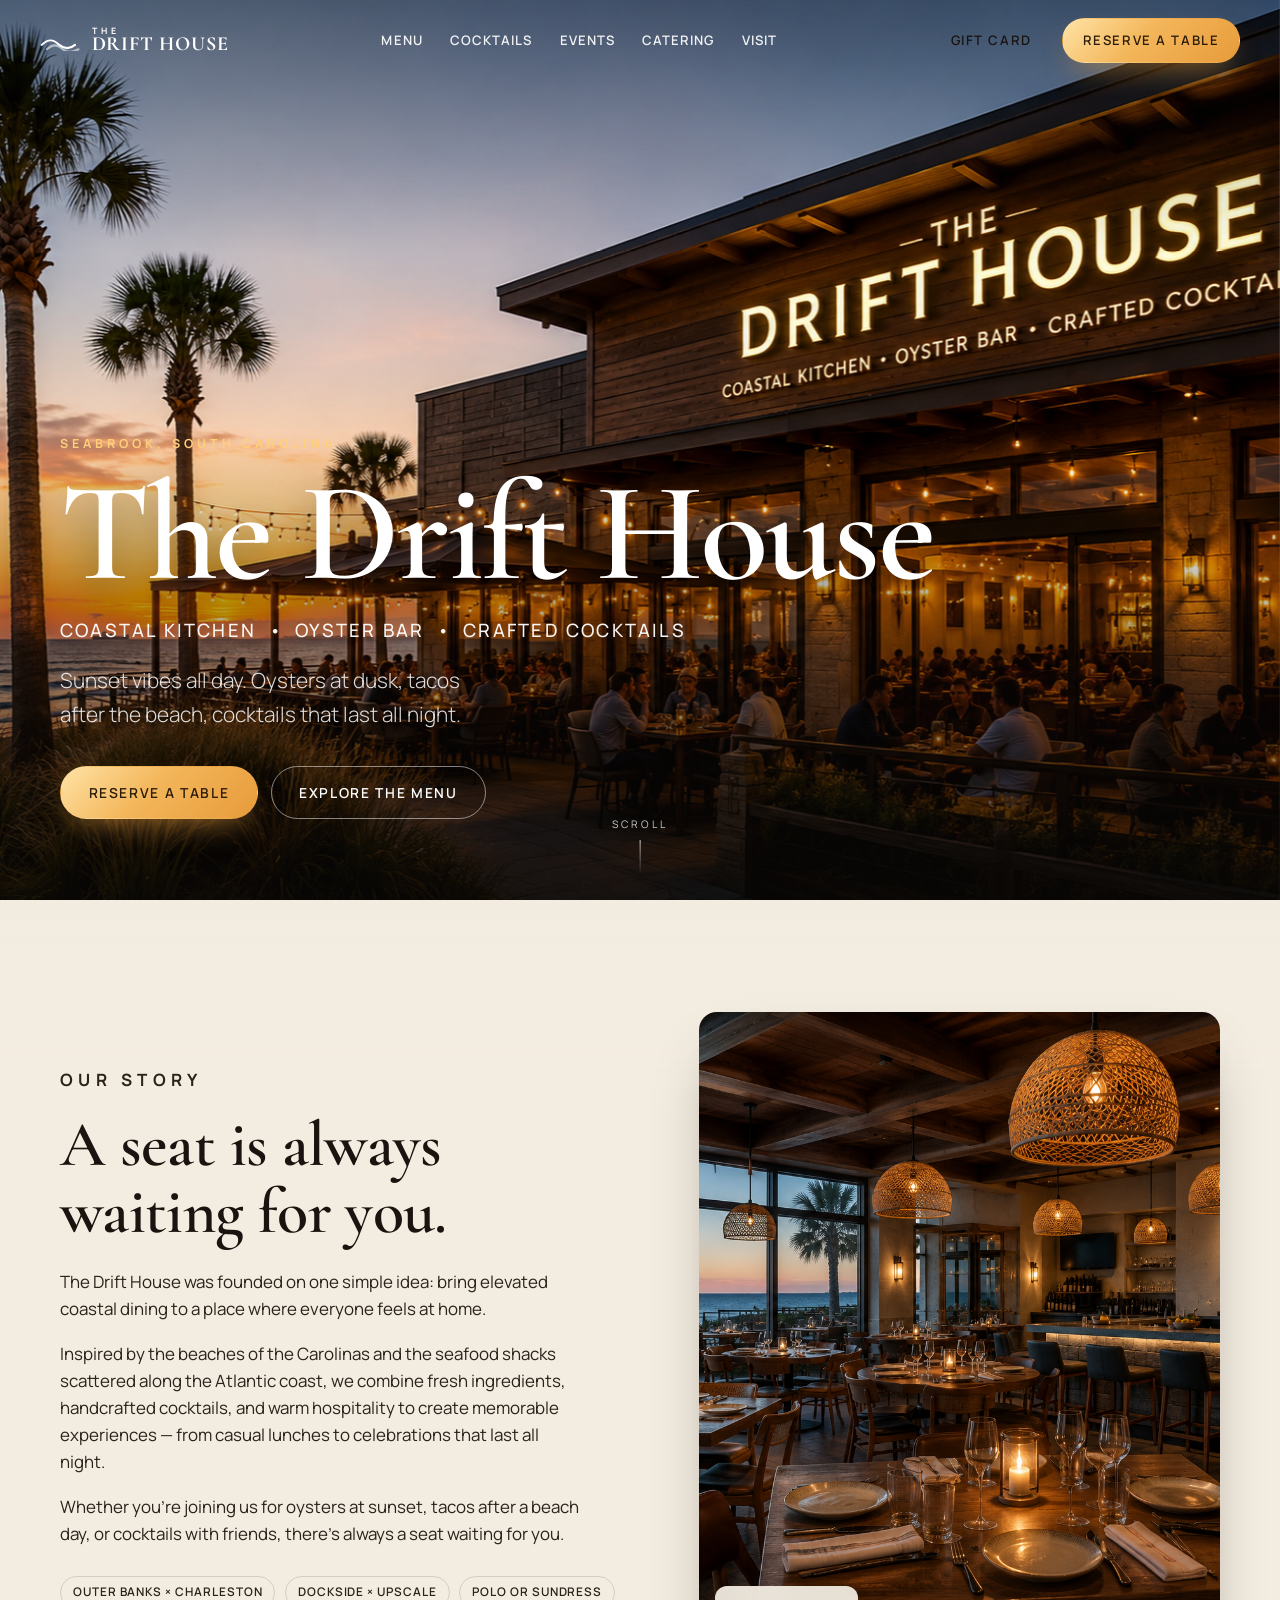
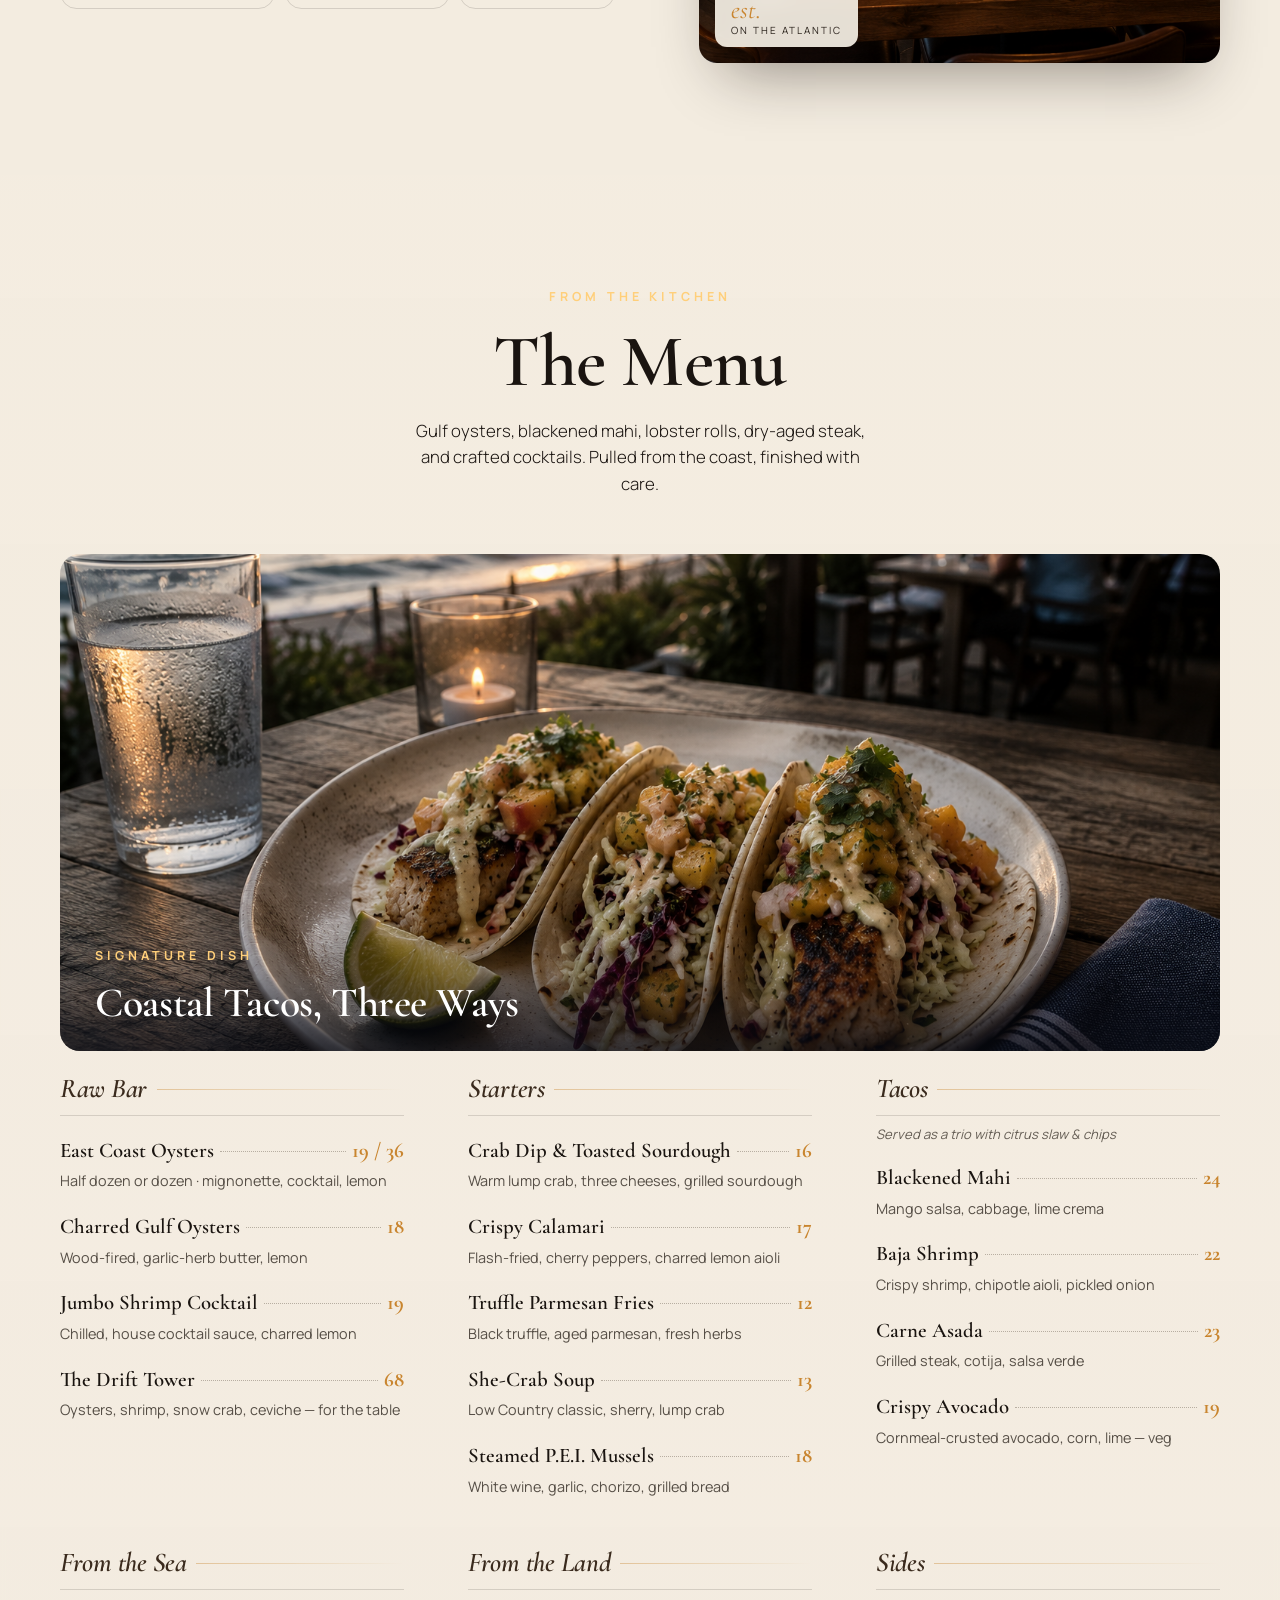
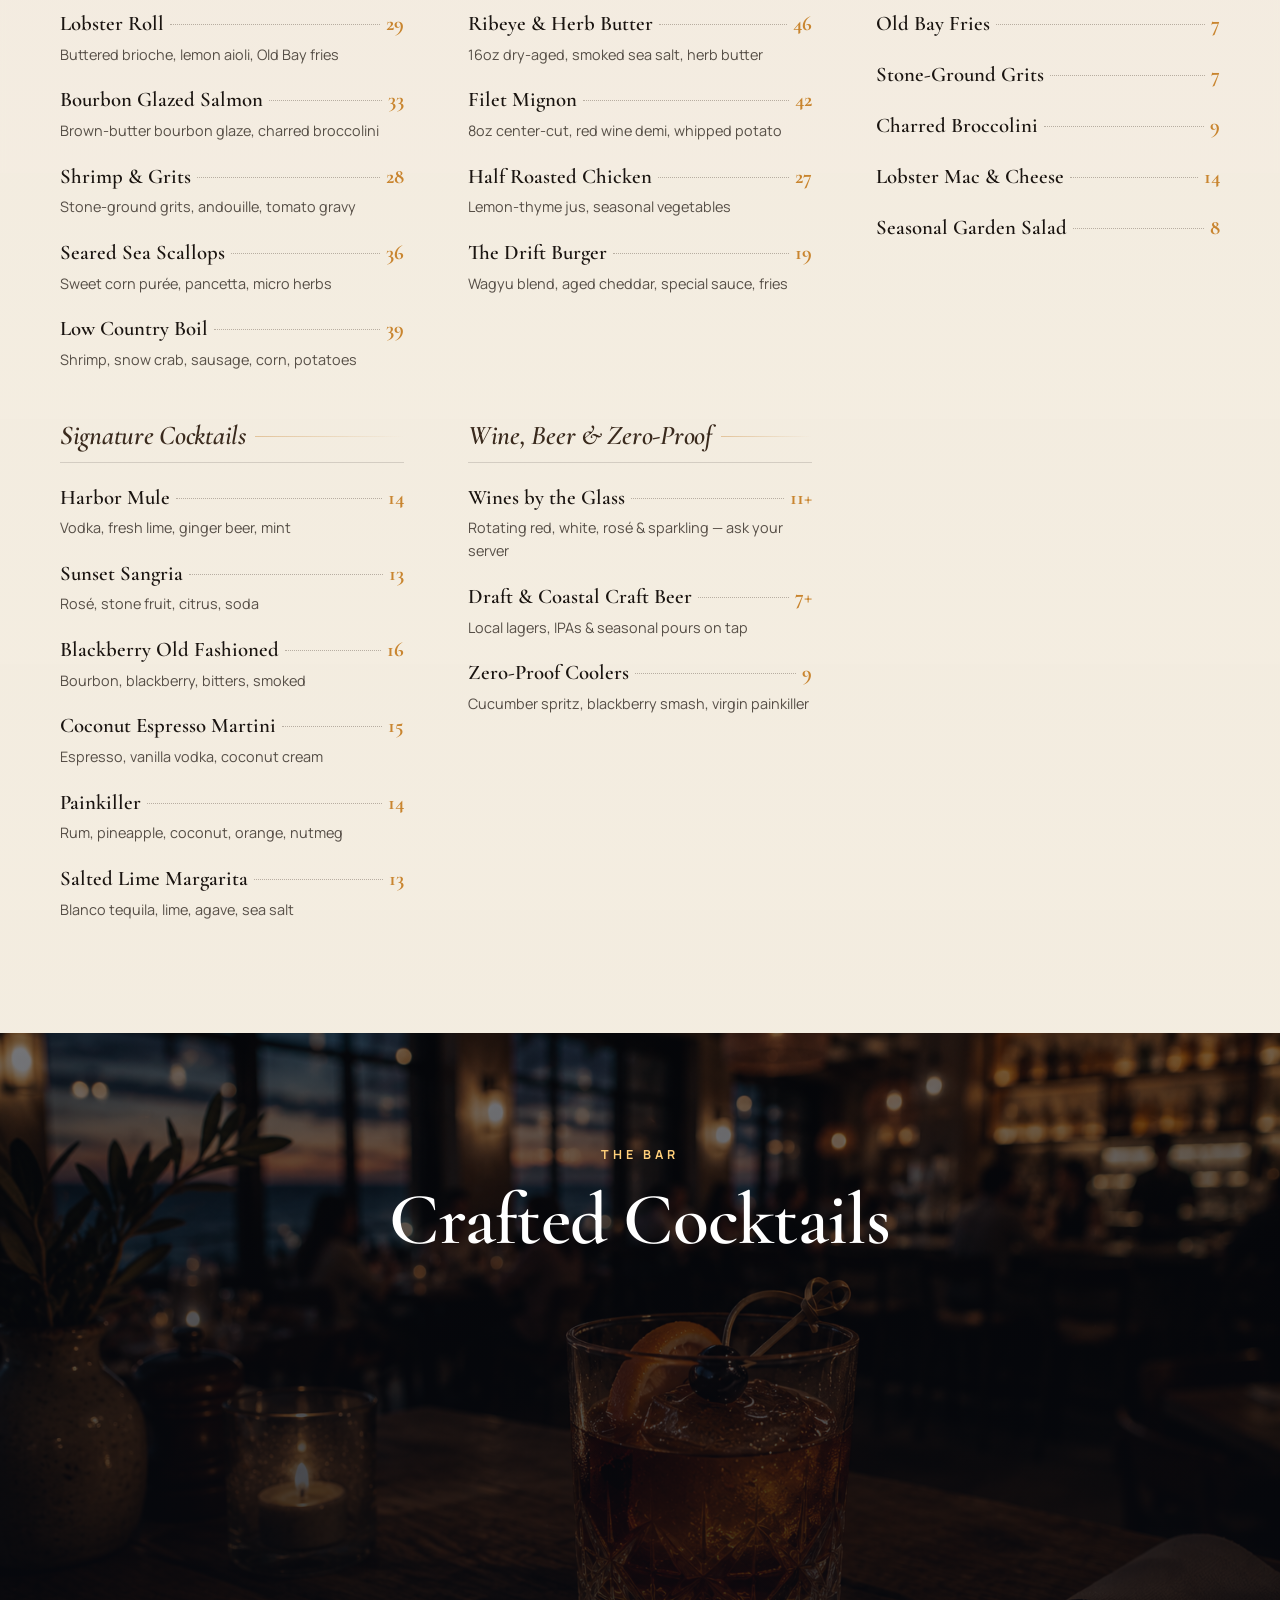
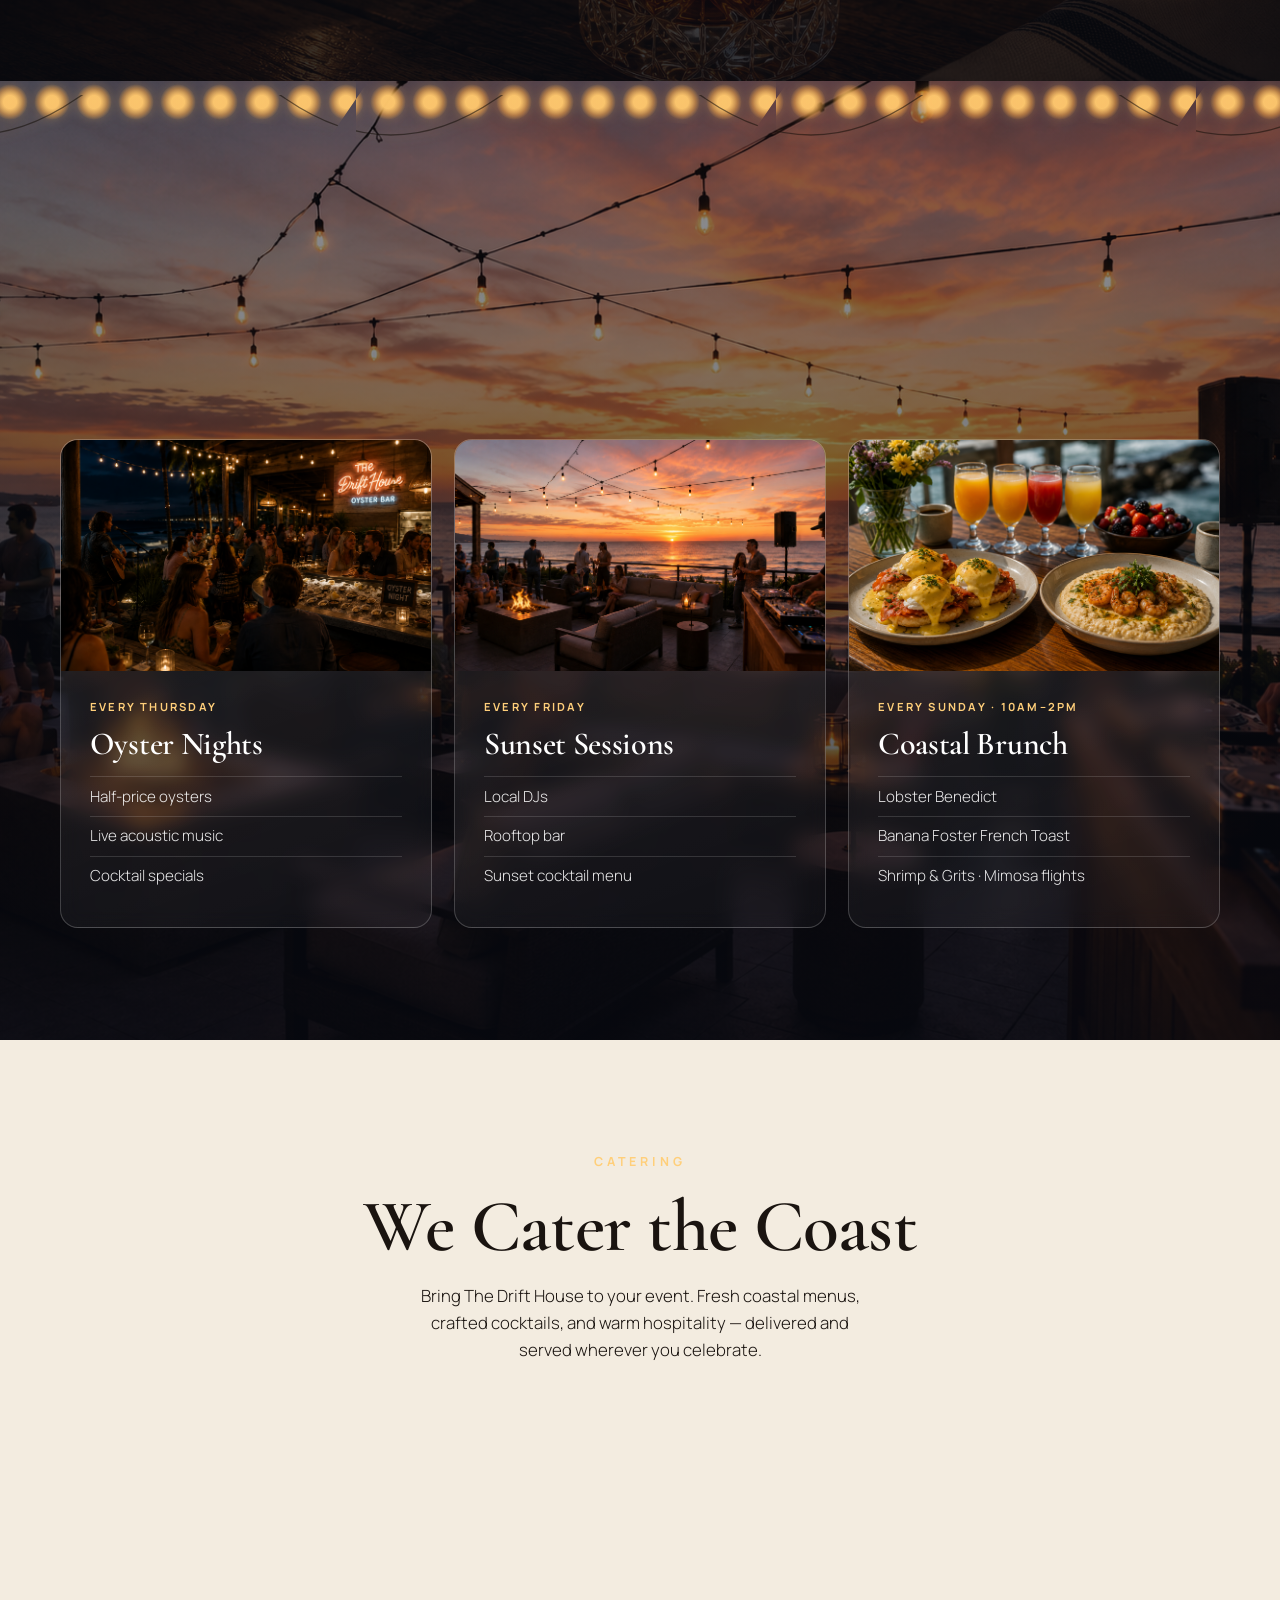
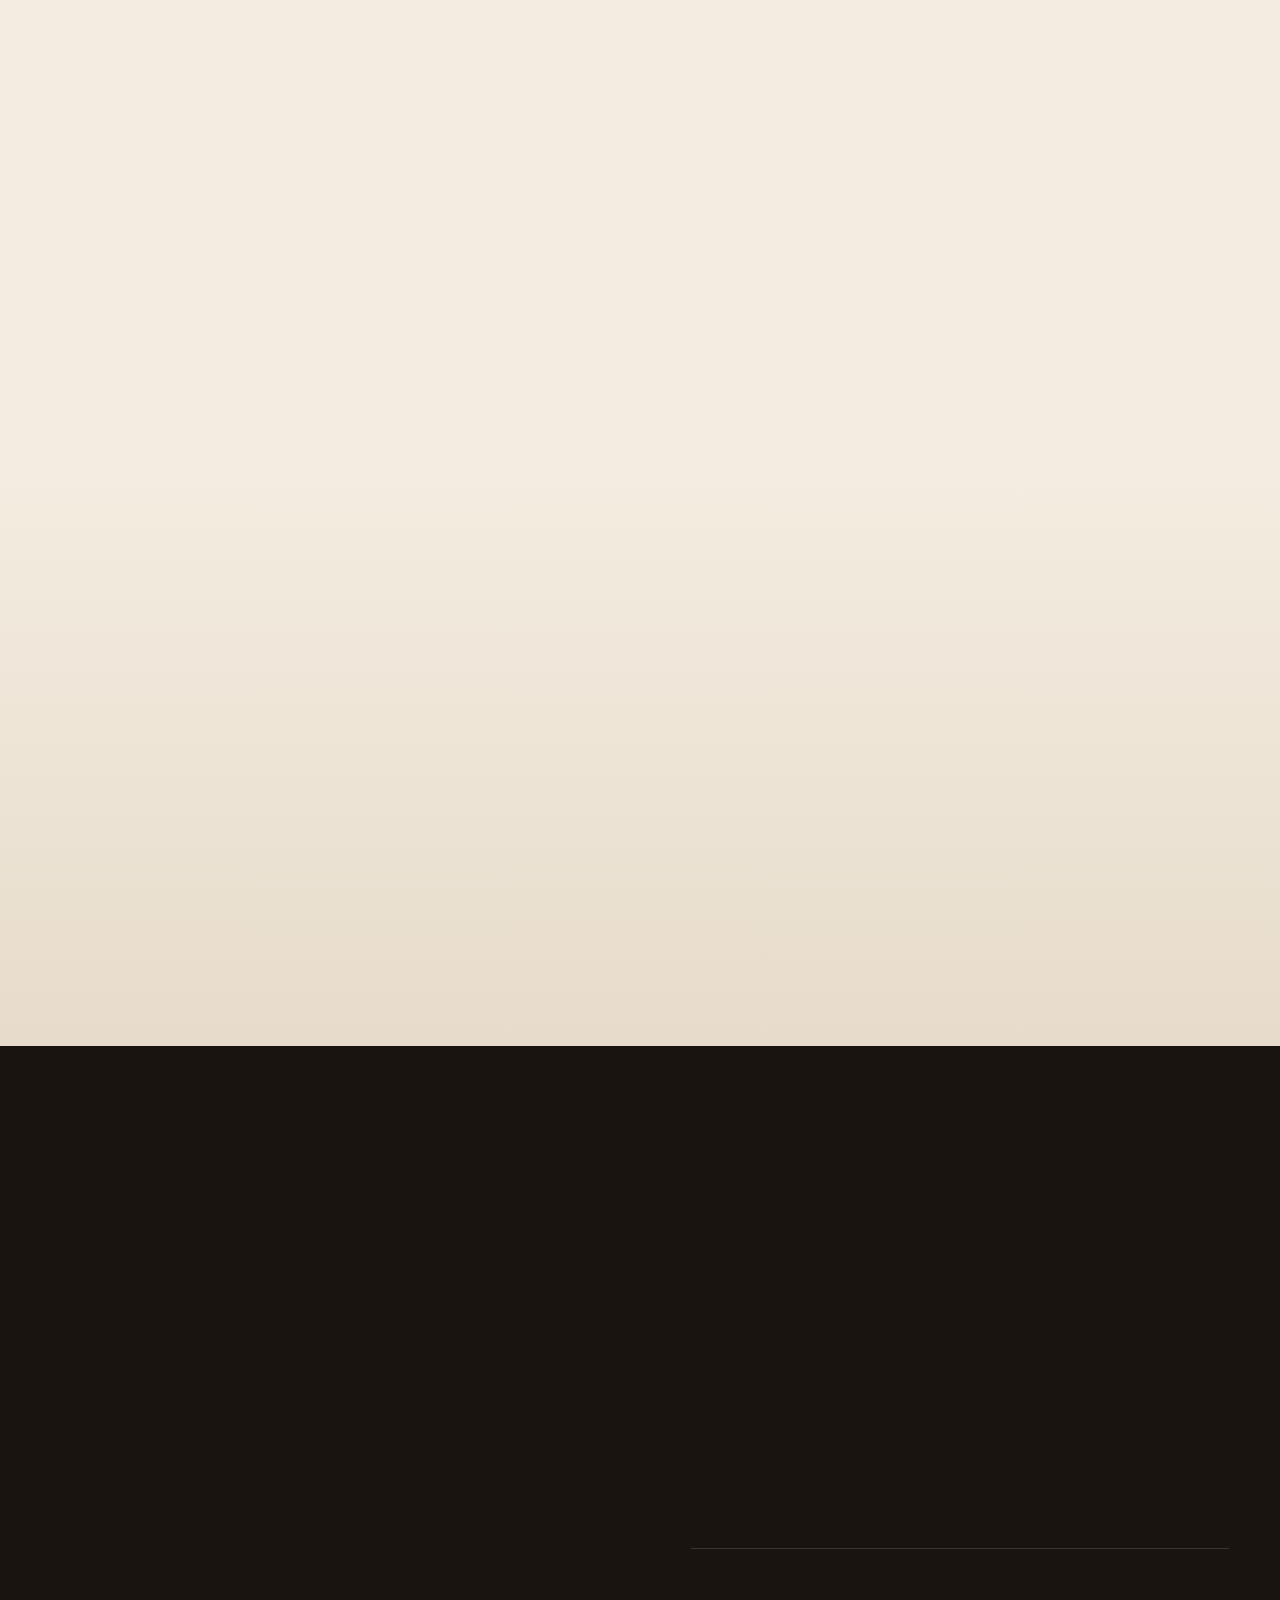
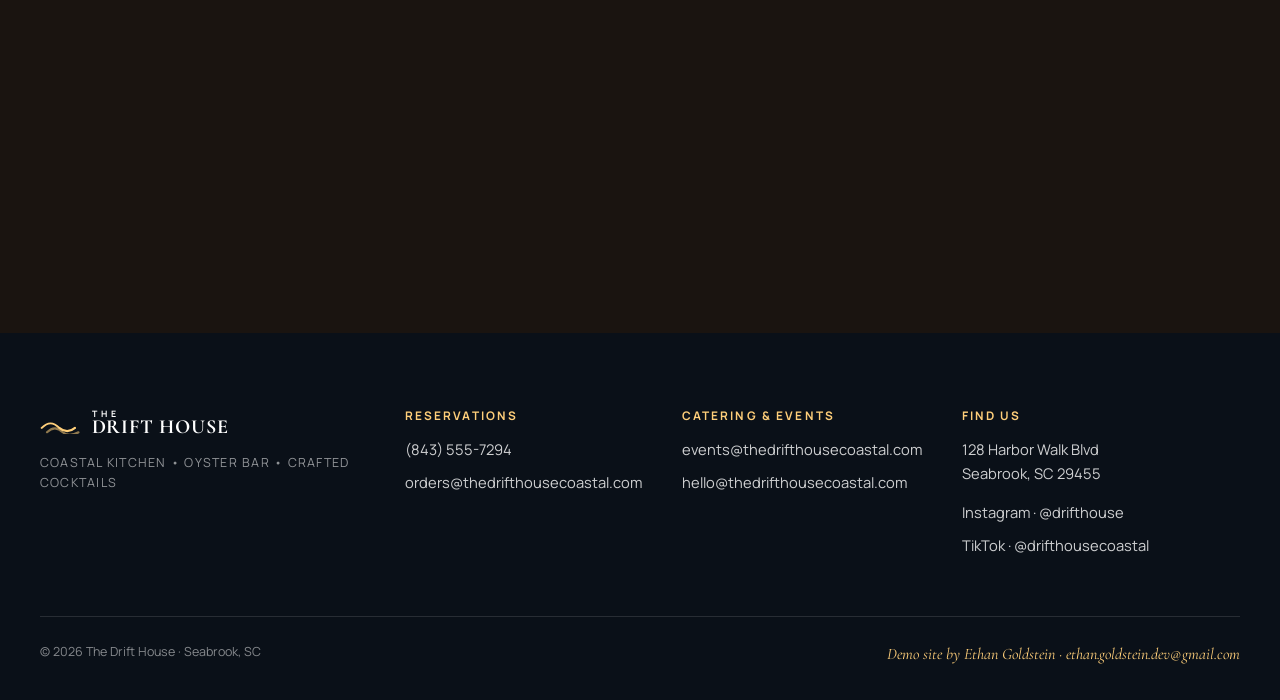
==== commit 85c532b3: "Footer: credit demo builder with work email Co-Authored-By: Claude Fable 5 <noreply@anthropic.com>" ====
--- a/index.html
+++ b/index.html
@@ -553,7 +553,7 @@
   </div>
   <div class="footer-base">
     <span>© 2026 The Drift House · Seabrook, SC</span>
-    <span class="footer-credit">Sunset vibes all day.</span>
+    <span class="footer-credit">Demo site by Ethan Goldstein · <a href="mailto:ethan.goldstein.dev@gmail.com" style="color:inherit">ethan.goldstein.dev@gmail.com</a></span>
   </div>
 </footer>
 
